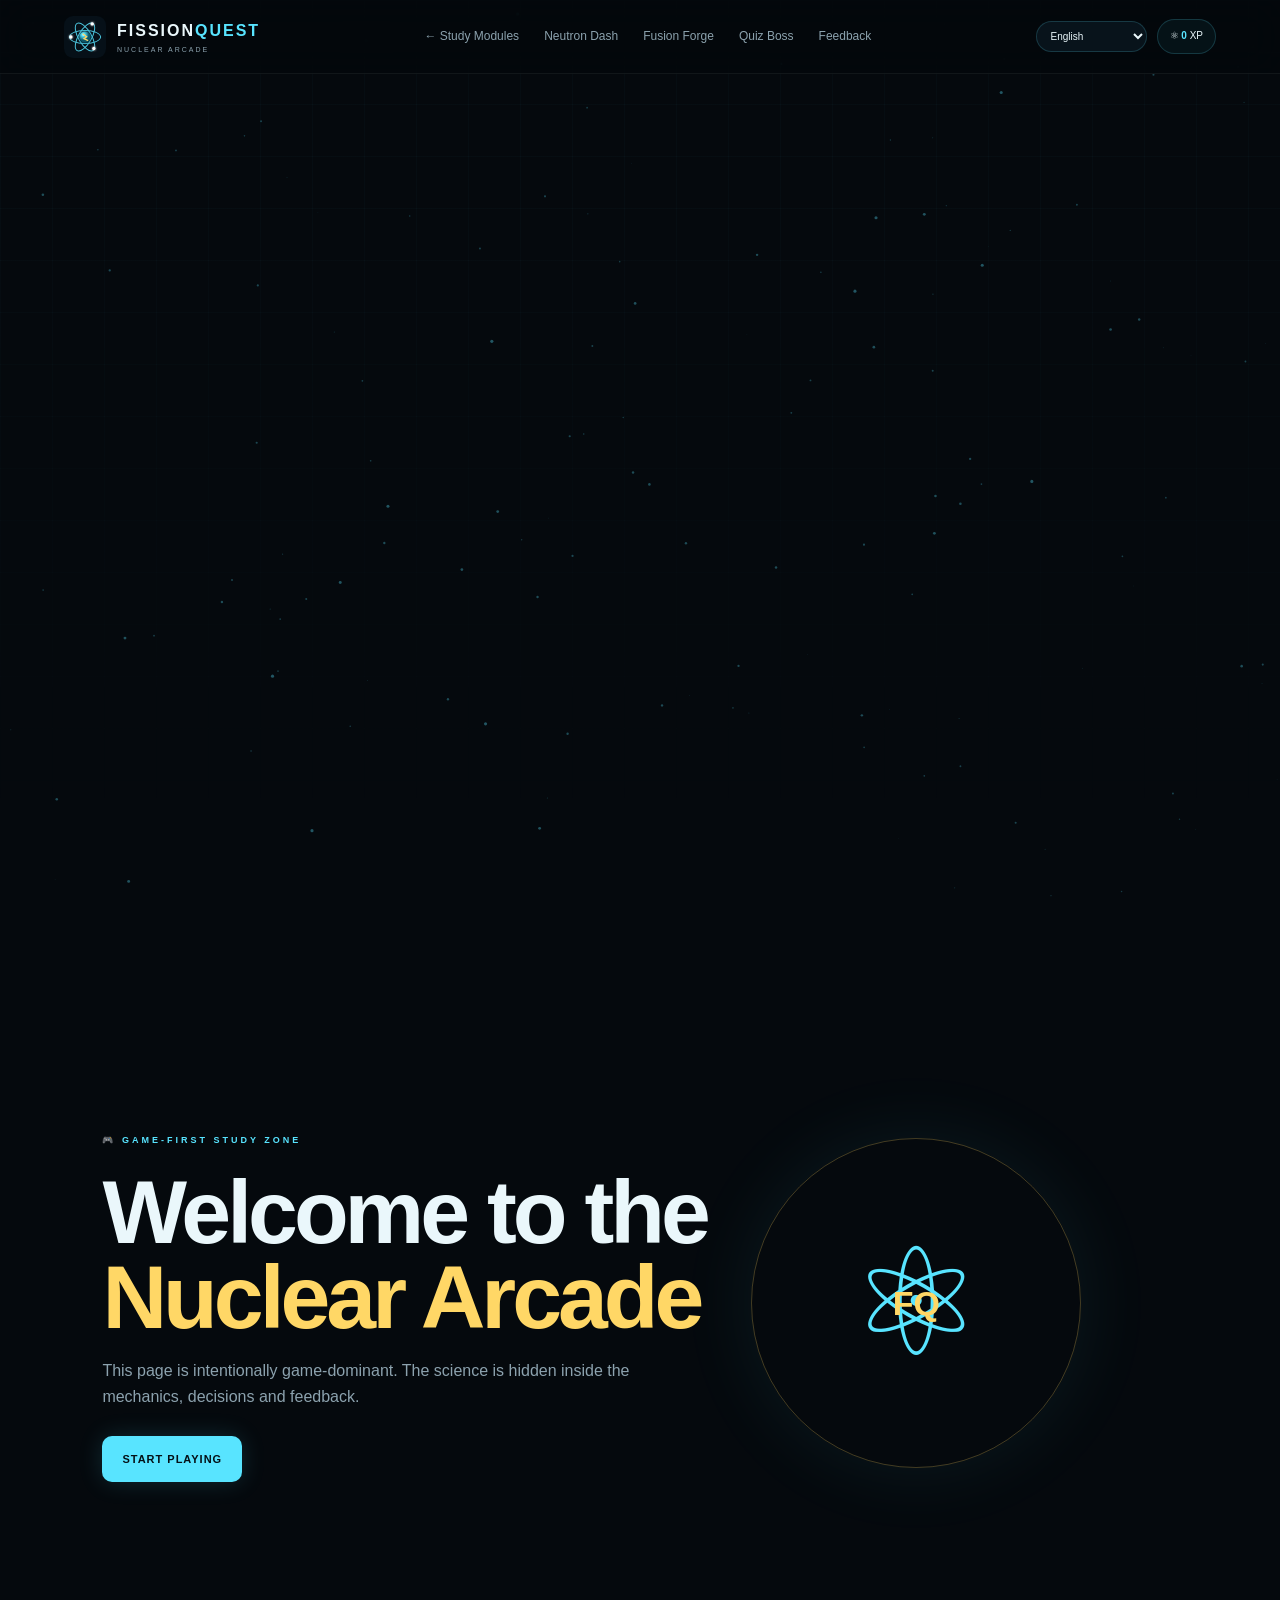
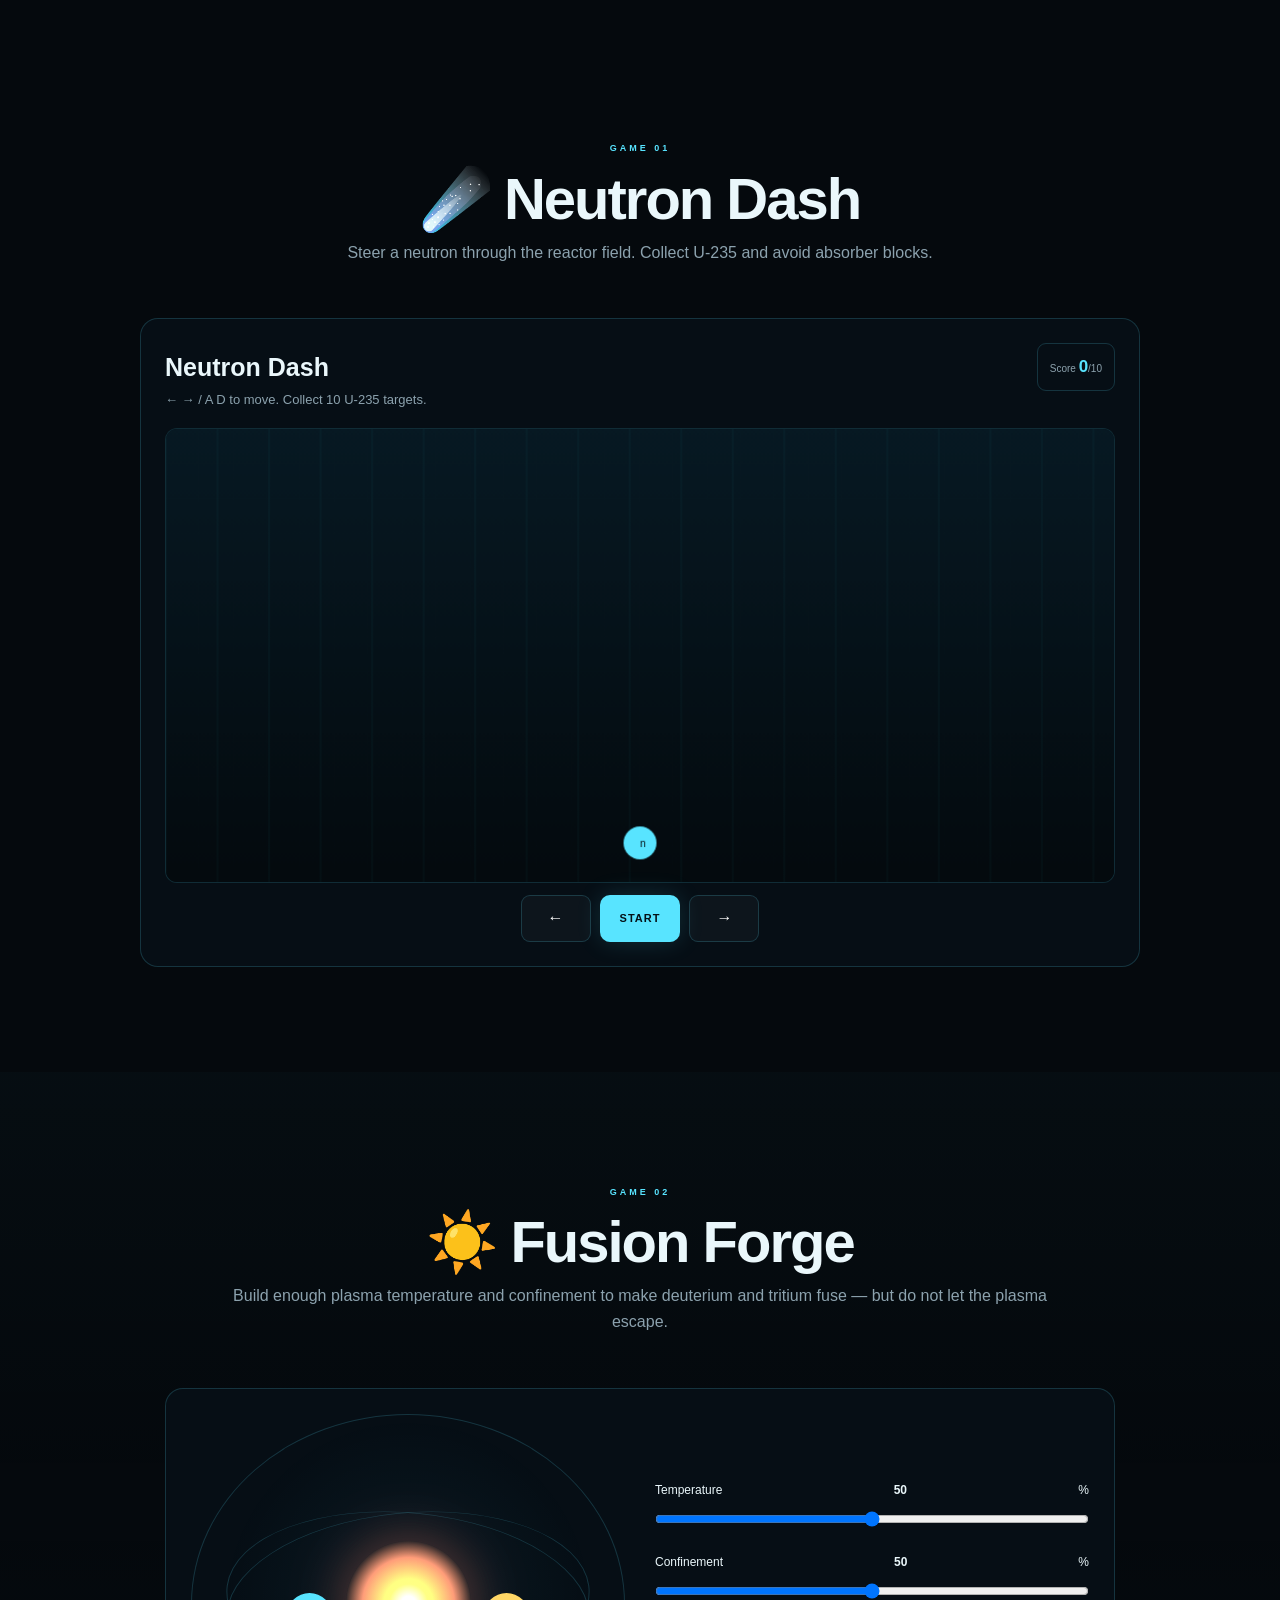
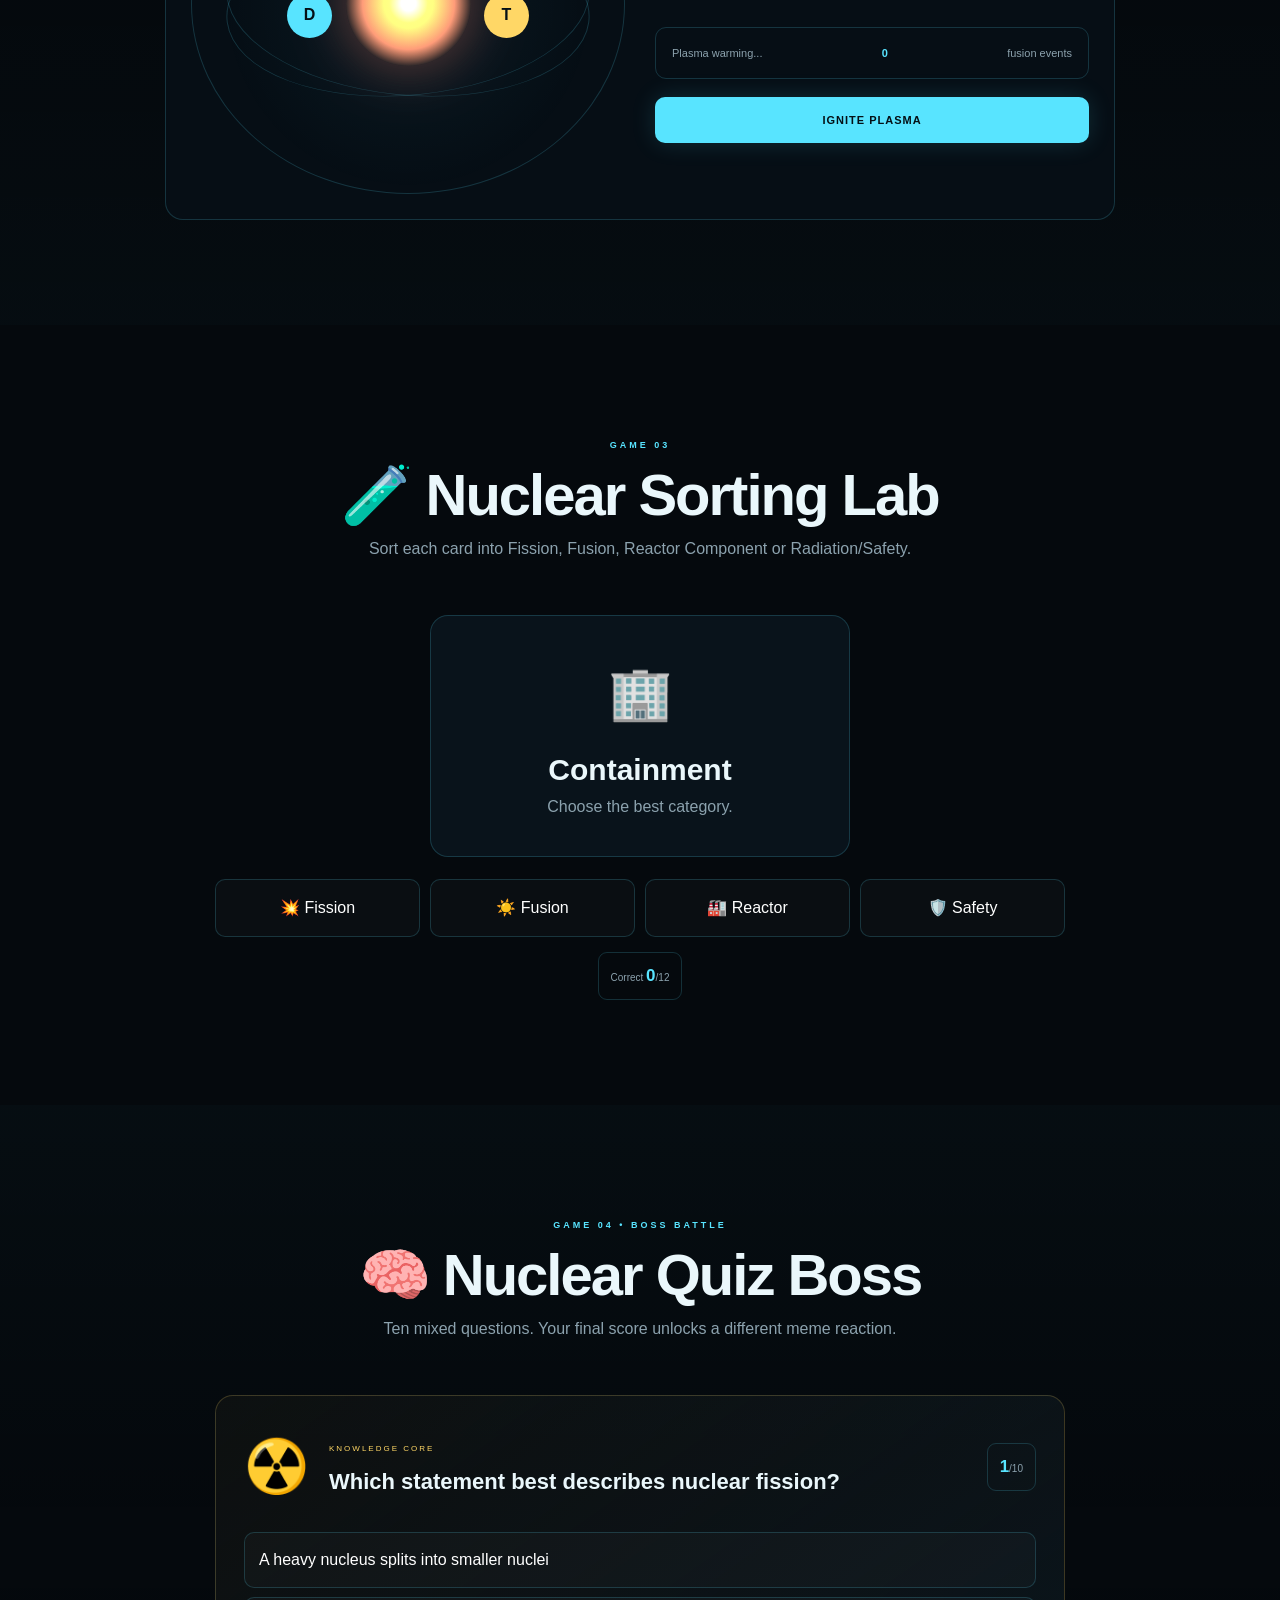
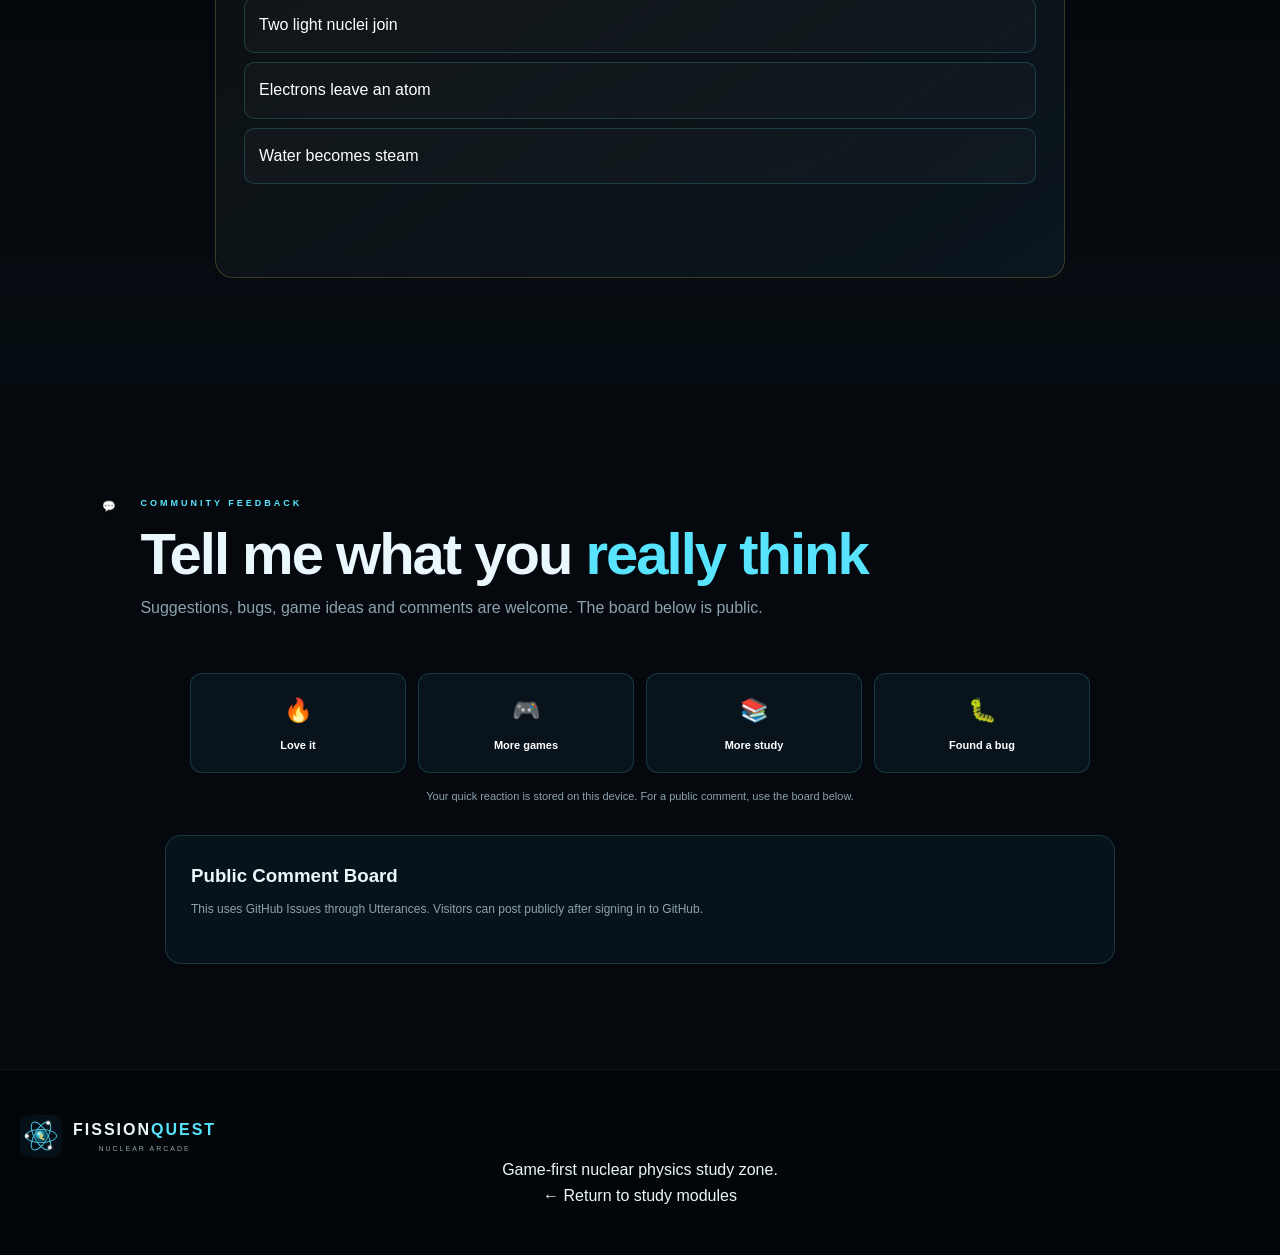
==== games.html @ 45632632 "Add files via upload" ====
<!DOCTYPE html>
<html lang="en">
<head>
<meta charset="UTF-8"><meta name="viewport" content="width=device-width,initial-scale=1.0">
<meta name="theme-color" content="#061018"><title>FissionQuest Arcade</title>
<link rel="icon" href="favicon.svg" type="image/svg+xml"><link rel="stylesheet" href="style.css">
</head>
<body data-page="games">
<canvas id="starField"></canvas><div class="grid-bg"></div>
<header class="topbar">
<a class="brand" href="index.html"><img src="favicon.svg" alt=""><div><strong>FISSION<span>QUEST</span></strong><small>NUCLEAR ARCADE</small></div></a>
<nav id="mainNav"><a href="index.html">← Study Modules</a><a href="#dash">Neutron Dash</a><a href="#fusion-zone">Fusion Forge</a><a href="#quiz">Quiz Boss</a><a href="#feedback">Feedback</a></nav>
<div class="top-actions"><select id="langSelect"><option value="en">English</option><option value="zh">中文</option><option value="ms">Bahasa Melayu</option></select><div class="xp-pill">⚛ <b id="xpTop">0</b> XP</div><button id="menuBtn" class="menu-btn">☰</button></div>
</header>

<main>
<section class="arcade-hero">
  <div class="reveal"><span class="kicker">🎮 GAME-FIRST STUDY ZONE</span><h1 data-i18n-html="arcadeTitle">Welcome to the <span>Nuclear Arcade</span></h1><p data-i18n="arcadeText">This page is intentionally game-dominant. The science is hidden inside the mechanics, decisions and feedback.</p><a class="btn primary" href="#dash" data-i18n="playNow">START PLAYING</a></div>
  <div class="arcade-logo">⚛<span>FQ</span></div>
</section>

<section class="section-shell" id="dash">
<div class="section-head center reveal"><span class="eyebrow">GAME 01</span><h2>☄️ Neutron Dash</h2><p data-i18n="dashText">Steer a neutron through the reactor field. Collect U-235 and avoid absorber blocks.</p></div>
<div class="game-panel active reveal"><div class="game-intro"><div><h3>Neutron Dash</h3><p>← → / A D to move. Collect 10 U-235 targets.</p></div><div class="scorebox">Score <b id="dashScore">0</b>/10</div></div><canvas id="dashCanvas" width="920" height="440"></canvas><div class="mobile-controls"><button id="dashLeft">←</button><button id="dashStart" class="btn primary">START</button><button id="dashRight">→</button></div></div>
</section>

<section class="section-shell alt-bg" id="fusion-zone">
<div class="section-head center reveal"><span class="eyebrow">GAME 02</span><h2>☀️ Fusion Forge</h2><p data-i18n="fusionForgeText">Build enough plasma temperature and confinement to make deuterium and tritium fuse — but do not let the plasma escape.</p></div>
<div class="fusion-game reveal">
  <div class="fusion-core"><div id="plasmaBall"></div><div class="d-ion">D</div><div class="t-ion">T</div><div id="fusionFlash">He + n</div></div>
  <div class="fusion-controls">
    <label>Temperature <b id="tempVal">50</b>%</label><input id="tempSlider" type="range" min="0" max="100" value="50">
    <label>Confinement <b id="confVal">50</b>%</label><input id="confSlider" type="range" min="0" max="100" value="50">
    <div class="fusion-status"><span id="fusionState">Plasma warming...</span><b id="fusionScore">0</b> fusion events</div>
    <button id="fusionStart" class="btn primary">IGNITE PLASMA</button>
  </div>
</div>
</section>

<section class="section-shell" id="isotope-sort">
<div class="section-head center reveal"><span class="eyebrow">GAME 03</span><h2>🧪 Nuclear Sorting Lab</h2><p>Sort each card into Fission, Fusion, Reactor Component or Radiation/Safety.</p></div>
<div class="sort-game reveal">
  <div id="sortCard" class="sort-card"><span id="sortIcon">⚛</span><h3 id="sortTerm">U-235</h3><p id="sortHint">Where does this belong?</p></div>
  <div class="sort-zones"><button data-zone="fission">💥 Fission</button><button data-zone="fusion">☀️ Fusion</button><button data-zone="reactor">🏭 Reactor</button><button data-zone="safety">🛡️ Safety</button></div>
  <div class="scorebox">Correct <b id="sortScore">0</b>/12</div>
</div>
</section>

<section class="section-shell alt-bg" id="quiz">
<div class="section-head center reveal"><span class="eyebrow">GAME 04 • BOSS BATTLE</span><h2>🧠 Nuclear Quiz Boss</h2><p data-i18n="quizBossText">Ten mixed questions. Your final score unlocks a different meme reaction.</p></div>
<div class="boss-quiz reveal">
  <div class="boss-header"><div class="boss-face">☢️</div><div><small>KNOWLEDGE CORE</small><h3 id="bossQuestion">Loading...</h3></div><div class="scorebox"><b id="bossNo">1</b>/10</div></div>
  <div id="bossChoices" class="boss-choices"></div><p id="bossExplain"></p>
</div>
</section>

<section class="section-shell" id="feedback">
<div class="section-head reveal"><span class="chapter-no">💬</span><div><span class="eyebrow">COMMUNITY FEEDBACK</span><h2 data-i18n-html="feedbackTitle">Tell me what you <span>really think</span></h2><p data-i18n="feedbackText">Suggestions, bugs, game ideas and comments are welcome. The board below is public.</p></div></div>

<div class="feedback-cards reveal">
  <button class="reaction" data-reaction="🔥">🔥 <b>Love it</b></button>
  <button class="reaction" data-reaction="🎮">🎮 <b>More games</b></button>
  <button class="reaction" data-reaction="📚">📚 <b>More study</b></button>
  <button class="reaction" data-reaction="🐛">🐛 <b>Found a bug</b></button>
</div>
<div id="reactionSummary" class="reaction-summary">Your quick reaction is stored on this device. For a public comment, use the board below.</div>

<div class="comment-board reveal">
  <h3>Public Comment Board</h3>
  <p>This uses GitHub Issues through Utterances. Visitors can post publicly after signing in to GitHub.</p>
  <script src="https://utteranc.es/client.js"
          repo="stevexuan381/stevexuan381-UEEP2074-Nuclear-Physics-NuclearFission-Assignment-by-SteveXuan"
          issue-term="pathname"
          theme="github-dark"
          crossorigin="anonymous"
          async>
  </script>
  <noscript>Enable JavaScript to view comments.</noscript>
</div>
</section>
</main>

<div id="toast" class="toast"></div>
<div id="memeModal" class="meme-modal"><div class="meme-card"><button id="memeClose">×</button><div id="memeEmoji">😎</div><small>QUIZ RESULT</small><h2 id="memeTitle">Result</h2><p id="memeText"></p><div id="memeXP"></div></div></div>
<footer><div class="brand"><img src="favicon.svg" alt=""><div><strong>FISSION<span>QUEST</span></strong><small>NUCLEAR ARCADE</small></div></div><p>Game-first nuclear physics study zone.</p><a href="index.html">← Return to study modules</a></footer>
<script src="script.js"></script><script src="games.js"></script>
</body></html>
---- style.css ----
:root{
  --bg:#05090d;--bg2:#07131b;--panel:#0b1720;--panel2:#0e1e29;--text:#eaf7fb;
  --muted:#8ca2ae;--cyan:#58e4ff;--cyan2:#1ca9c8;--green:#6fffb0;--yellow:#ffd766;
  --orange:#ff9f50;--red:#ff6363;--border:rgba(88,228,255,.18);--shadow:0 22px 70px rgba(0,0,0,.42);
  --r:18px;
}
*{box-sizing:border-box;margin:0;padding:0}
html{scroll-behavior:smooth}
body{background:var(--bg);color:var(--text);font-family:Inter,Segoe UI,Arial,sans-serif;line-height:1.65;overflow-x:hidden}
button,input{font:inherit} button{cursor:pointer} a{color:inherit;text-decoration:none}
.star-field,.grid-bg{position:fixed;inset:0;z-index:-2;pointer-events:none}
.grid-bg{z-index:-1;background-image:linear-gradient(rgba(88,228,255,.025) 1px,transparent 1px),linear-gradient(90deg,rgba(88,228,255,.025) 1px,transparent 1px);background-size:52px 52px;mask-image:linear-gradient(to bottom,#000 20%,transparent 95%)}
.boot-screen{position:fixed;inset:0;z-index:9999;background:#030608;display:flex;flex-direction:column;align-items:center;justify-content:center;transition:.55s}
.boot-screen.hide{opacity:0;visibility:hidden}.boot-screen h1{font-size:20px;letter-spacing:7px;margin-top:20px}.boot-screen p{font-size:12px;color:var(--muted);letter-spacing:2px}
.boot-mark{width:100px;height:100px;position:relative}.boot-mark span{position:absolute;inset:10px;border:1px solid rgba(88,228,255,.35);border-radius:50%;animation:spin 2s linear infinite}.boot-mark span:nth-child(2){transform:rotate(60deg) scaleY(.55);animation-duration:1.6s}.boot-mark span:nth-child(3){transform:rotate(-60deg) scaleY(.55);animation-duration:1.2s}.boot-mark span:after{content:"";width:7px;height:7px;background:var(--cyan);box-shadow:0 0 14px var(--cyan);border-radius:50%;position:absolute;left:50%;top:-4px}.boot-mark b{position:absolute;inset:0;display:grid;place-items:center;font-size:34px;color:var(--cyan)}
.topbar{height:74px;position:fixed;inset:0 0 auto 0;z-index:1000;background:rgba(3,8,12,.8);backdrop-filter:blur(18px);border-bottom:1px solid rgba(255,255,255,.06);display:flex;align-items:center;justify-content:space-between;padding:0 clamp(18px,5vw,75px)}
.brand{display:flex;align-items:center;gap:11px}.brand img{width:42px;height:42px}.brand strong{display:block;font-size:16px;letter-spacing:2px}.brand strong span{color:var(--cyan)}.brand small{display:block;font-size:7px;color:var(--muted);letter-spacing:2px}
.topbar nav{display:flex;gap:25px}.topbar nav a{font-size:12px;color:var(--muted);transition:.2s}.topbar nav a:hover{color:var(--cyan)}
.top-actions{display:flex;align-items:center;gap:10px}.chip,.xp-pill{border:1px solid var(--border);background:rgba(88,228,255,.05);color:var(--text);border-radius:999px;padding:8px 12px;font-size:10px}.xp-pill b{color:var(--cyan)}
.menu-btn{display:none;background:none;border:0;color:#fff;font-size:22px}
.hero{max-width:1500px;margin:auto;min-height:100vh;display:grid;grid-template-columns:1.08fr .92fr;align-items:center;gap:35px;padding:130px clamp(22px,8vw,120px) 70px}
.kicker,.eyebrow{font-size:9px;letter-spacing:3px;font-weight:800;color:var(--cyan)}.kicker i{display:inline-block;width:7px;height:7px;background:var(--green);border-radius:50%;box-shadow:0 0 12px var(--green);margin-right:7px}
.hero h1{font-size:clamp(48px,7vw,94px);line-height:.96;letter-spacing:-5px;margin-top:22px}.hero h1 span,.section-head h2 span{color:var(--cyan)}.hero-copy>p{max-width:680px;color:var(--muted);font-size:17px;margin-top:24px}
.hero-buttons{display:flex;gap:12px;flex-wrap:wrap;margin-top:32px}.btn{display:inline-flex;align-items:center;justify-content:center;border-radius:10px;padding:13px 19px;font-weight:800;font-size:11px;letter-spacing:1px;border:1px solid transparent}
.btn.primary{background:var(--cyan);color:#041016;box-shadow:0 0 24px rgba(88,228,255,.15)}.btn.ghost{border-color:var(--border);background:rgba(255,255,255,.025)}
.hero-stats{display:flex;gap:45px;margin-top:48px}.hero-stats div{display:flex;flex-direction:column}.hero-stats b{font-size:27px;color:var(--cyan)}.hero-stats span{font-size:9px;color:var(--muted);letter-spacing:1px}
.hero-reactor{height:520px;position:relative;display:grid;place-items:center}.atom-orbit{width:390px;height:390px;position:absolute;border:1px solid rgba(88,228,255,.22);border-radius:50%;animation:spin 15s linear infinite}.atom-orbit.o2{transform:rotate(60deg) scaleY(.55);animation-duration:11s}.atom-orbit.o3{transform:rotate(-60deg) scaleY(.55);animation-duration:9s}.atom-orbit i{width:10px;height:10px;border-radius:50%;background:#fff;box-shadow:0 0 18px var(--cyan);position:absolute;left:50%;top:-5px}
.hero-nucleus{width:145px;height:145px;border:1px solid rgba(88,228,255,.4);border-radius:50%;display:grid;grid-template-columns:repeat(3,1fr);gap:2px;padding:27px;background:radial-gradient(circle,rgba(88,228,255,.12),rgba(255,255,255,.02));box-shadow:0 0 65px rgba(88,228,255,.14);z-index:2;animation:pulseN 2.8s ease-in-out infinite}.hero-nucleus span{width:28px;height:28px;border-radius:50%;display:grid;place-items:center;font-size:10px;font-weight:800}.hero-nucleus .p{background:radial-gradient(circle at 30% 30%,#fff,#ff6969 35%,#7a2323)}.hero-nucleus .n{background:radial-gradient(circle at 30% 30%,#fff,#8ca3af 35%,#344650)}
.scan-ring{position:absolute;width:230px;height:230px;border-radius:50%;border:1px dashed rgba(111,255,176,.22);animation:spin 8s linear infinite}.hero-readout{position:absolute;right:5%;bottom:35px;border:1px solid var(--border);background:rgba(4,10,14,.76);backdrop-filter:blur(12px);padding:14px 18px;border-radius:12px;text-align:center}.hero-readout small,.hero-readout span{display:block;color:var(--muted);font-size:8px;letter-spacing:2px}.hero-readout b{font-size:22px;color:var(--yellow)}
.section-shell{padding:105px clamp(20px,8vw,120px);position:relative}.alt-bg{background:linear-gradient(180deg,rgba(88,228,255,.025),rgba(0,0,0,0),rgba(88,228,255,.018))}.danger-bg{background:radial-gradient(circle at 70% 20%,rgba(255,99,99,.06),transparent 30%)}.future-bg{background:radial-gradient(circle at 20% 50%,rgba(111,255,176,.05),transparent 30%)}.arcade-bg{background:linear-gradient(180deg,rgba(255,215,102,.025),rgba(88,228,255,.025))}
.section-head{max-width:850px;display:flex;gap:22px;margin-bottom:52px}.section-head.center{display:block;text-align:center;margin:0 auto 52px}.chapter-no{color:var(--cyan);font-size:11px;letter-spacing:2px;padding-top:9px}.section-head h2{font-size:clamp(34px,5vw,58px);line-height:1.02;letter-spacing:-2px;margin-top:9px}.section-head p{color:var(--muted);margin-top:12px}
.mission-track{max-width:1200px;margin:auto;display:grid;grid-template-columns:repeat(5,1fr);gap:12px}.mission-track a{border:1px solid var(--border);background:linear-gradient(160deg,rgba(14,30,41,.88),rgba(5,10,15,.92));padding:22px;border-radius:14px;min-height:145px;transition:.25s}.mission-track a:hover{transform:translateY(-5px);border-color:rgba(88,228,255,.45)}.mission-track b{color:var(--cyan);font-size:11px}.mission-track span{display:block;font-size:16px;font-weight:800;margin-top:22px}.mission-track em{font-style:normal;color:var(--muted);font-size:9px;letter-spacing:1px}
.timeline{max-width:1050px;margin:auto;border-left:2px solid rgba(88,228,255,.26);padding-left:33px}.timeline-item{display:grid;grid-template-columns:125px 1fr;gap:20px;margin-bottom:26px;position:relative}.timeline-item:before{content:"";position:absolute;left:-41px;top:10px;width:14px;height:14px;background:var(--bg);border:2px solid var(--cyan);border-radius:50%;box-shadow:0 0 15px rgba(88,228,255,.3)}.timeline-item.hot:before{background:var(--yellow);border-color:var(--yellow)}.timeline-item time{color:var(--cyan);font-weight:900;letter-spacing:1px}.timeline-item>div{border:1px solid var(--border);background:rgba(11,23,32,.8);padding:24px;border-radius:14px}.timeline-item h3{font-size:19px}.timeline-item p{color:var(--muted);margin-top:7px;font-size:14px}.fact-btn{margin-top:13px;border:1px solid rgba(255,215,102,.25);background:rgba(255,215,102,.05);color:var(--yellow);border-radius:8px;padding:8px 11px;font-size:10px}
.meme-panel{max-width:900px;margin:45px auto 0;border:1px solid rgba(255,215,102,.2);background:linear-gradient(130deg,rgba(255,215,102,.06),rgba(11,23,32,.8));border-radius:16px;padding:22px;display:flex;align-items:center;gap:22px}.meme-face{font-size:54px}.meme-panel small{color:var(--yellow);font-size:8px;letter-spacing:2px}.meme-panel h3{font-size:21px;margin-top:4px}.meme-panel p{color:var(--muted)}
.concept-grid{display:grid;grid-template-columns:repeat(4,1fr);gap:14px;max-width:1250px;margin:auto}.concept-card{border:1px solid var(--border);background:rgba(11,23,32,.78);padding:25px;border-radius:15px}.concept-card>span{font-size:28px}.concept-card h3{margin-top:14px}.concept-card p{color:var(--muted);font-size:13px;margin-top:8px}
.fission-lab{max-width:1100px;margin:45px auto 0;border:1px solid var(--border);background:rgba(7,16,23,.9);border-radius:18px;overflow:hidden}.lab-title{padding:22px 25px;border-bottom:1px solid rgba(255,255,255,.05)}.lab-title span{font-size:8px;color:var(--cyan);letter-spacing:2px}.lab-title h3{font-size:21px}.fission-stage{height:430px;position:relative;overflow:hidden;background:radial-gradient(circle at center,rgba(88,228,255,.08),transparent 42%),radial-gradient(circle,rgba(88,228,255,.22) 1px,transparent 1px);background-size:auto,30px 30px}
.incoming-neutron,.out-n{width:28px;height:28px;border-radius:50%;display:grid;place-items:center;background:radial-gradient(circle at 30% 30%,#fff,#8da4b0 35%,#33434b);color:white;font-size:11px;font-weight:800;box-shadow:0 0 15px var(--cyan);position:absolute}.incoming-neutron{left:35px;top:50%;transform:translateY(-50%)}.u235{position:absolute;left:50%;top:50%;transform:translate(-50%,-50%);width:120px;height:120px;border-radius:50%;display:grid;place-items:center;background:radial-gradient(circle,#ee7474,#7d2525 58%,#351010);font-size:36px;font-weight:900;box-shadow:0 0 45px rgba(255,99,99,.35);z-index:2}.u235 small{position:absolute;left:25px;top:20px;font-size:11px}
.frag{position:absolute;left:50%;top:50%;transform:translate(-50%,-50%);width:68px;height:68px;border-radius:50%;display:grid;place-items:center;background:radial-gradient(circle,#ffd066,#b35e20);font-weight:900;opacity:0}.out-n{left:50%;top:50%;opacity:0}.energy-burst{position:absolute;left:50%;top:50%;width:20px;height:20px;border-radius:50%;transform:translate(-50%,-50%);background:var(--yellow);opacity:0}
.fission-stage.run .incoming-neutron{animation:shoot .75s ease-in forwards}.fission-stage.run .u235{animation:hit 1.05s ease forwards}.fission-stage.run .frag-a{animation:fragA 1.3s .72s ease-out forwards}.fission-stage.run .frag-b{animation:fragB 1.3s .72s ease-out forwards}.fission-stage.run .out1{animation:n1 1.3s .72s ease-out forwards}.fission-stage.run .out2{animation:n2 1.3s .72s ease-out forwards}.fission-stage.run .out3{animation:n3 1.3s .72s ease-out forwards}.fission-stage.run .energy-burst{animation:burst .8s .55s ease-out forwards}.lab-controls{display:flex;align-items:center;gap:18px;padding:18px 24px}.lab-controls span{color:var(--green);font-size:10px;letter-spacing:1px}.tiny-note{display:block;color:rgba(140,162,174,.7);font-size:9px}.fission-lab>.tiny-note{padding:0 24px 20px}
.binding-card{max-width:1100px;margin:30px auto;display:grid;grid-template-columns:1fr 1fr;gap:20px;border:1px solid var(--border);background:rgba(11,23,32,.72);border-radius:16px;padding:28px}.binding-card h3{font-size:24px;margin:6px 0 10px}.binding-card p{color:var(--muted);font-size:14px}.binding-visual svg{width:100%;height:auto}.binding-visual line{stroke:rgba(255,255,255,.24);stroke-width:2}.binding-visual path{fill:none;stroke:var(--cyan);stroke-width:4}.binding-visual circle{fill:var(--yellow)}.binding-visual text{fill:var(--muted);font-size:12px}
.criticality-grid{max-width:1100px;margin:auto;display:grid;grid-template-columns:repeat(3,1fr);gap:12px}.criticality-grid article{border:1px solid var(--border);padding:24px;border-radius:14px;background:rgba(11,23,32,.7)}.criticality-grid article.critical{border-color:rgba(111,255,176,.4);box-shadow:inset 0 0 30px rgba(111,255,176,.03)}.criticality-grid b{color:var(--cyan)}.criticality-grid h3{margin-top:7px}.criticality-grid p{font-size:13px;color:var(--muted)}
.energy-chain{max-width:1050px;margin:0 auto 40px;display:flex;align-items:center;justify-content:center;gap:16px;flex-wrap:wrap}.energy-chain div{min-width:120px;padding:18px;border:1px solid var(--border);background:rgba(11,23,32,.75);border-radius:14px;text-align:center;font-size:27px}.energy-chain b{display:block;font-size:11px;margin-top:4px}.energy-chain i{font-style:normal;color:var(--cyan);font-size:22px}
.reactor-explorer{max-width:1150px;margin:auto;display:grid;grid-template-columns:1fr 1fr;gap:45px;align-items:center}.reactor-diagram{text-align:center}.containment-shell{width:340px;height:430px;margin:auto;border:2px solid rgba(88,228,255,.38);border-radius:50% 50% 22% 22%;padding:35px;background:linear-gradient(90deg,rgba(255,255,255,.02),rgba(88,228,255,.05),rgba(255,255,255,.02));box-shadow:0 0 45px rgba(88,228,255,.06)}.pressure-vessel{height:100%;position:relative;border:1px solid rgba(88,228,255,.28);border-radius:40% 40% 20% 20%;overflow:hidden;background:#0b1d28}.water-zone{position:absolute;inset:30% 0 0;background:linear-gradient(rgba(88,228,255,.07),rgba(88,228,255,.18))}.fuel-bank{position:absolute;left:23%;right:23%;bottom:12%;height:48%;display:grid;grid-template-columns:repeat(3,1fr);gap:8px}.fuel-bank i{background:linear-gradient(#ffc069,#a85520);border-radius:8px;box-shadow:0 0 10px rgba(255,159,80,.25)}.control-bank{position:absolute;left:27%;right:27%;top:0;height:55%;display:grid;grid-template-columns:repeat(4,1fr);gap:8px;z-index:2}.control-bank i{background:linear-gradient(#a9bbc4,#39464c);border-radius:0 0 7px 7px}.core-glow{position:absolute;left:50%;bottom:26%;width:180px;height:70px;transform:translateX(-50%);background:radial-gradient(ellipse,rgba(255,99,99,.18),transparent 65%);filter:blur(10px)}.reactor-diagram small{font-size:8px;color:var(--muted);letter-spacing:2px}
.component-tabs{display:flex;flex-direction:column;gap:9px}.component-tabs>button{border:1px solid var(--border);background:rgba(11,23,32,.72);color:var(--text);border-radius:10px;padding:14px;text-align:left;transition:.2s}.component-tabs>button:hover{transform:translateX(5px);border-color:var(--cyan)}.component-info{border:1px solid var(--border);background:rgba(88,228,255,.03);padding:23px;border-radius:14px;margin-top:8px}.component-info h3{font-size:22px;margin:4px 0 7px}.component-info p{font-size:13px;color:var(--muted)}
.pwr-bwr{max-width:1100px;margin:45px auto 0;display:grid;grid-template-columns:1fr 1fr;gap:15px}.pwr-bwr article{border:1px solid var(--border);padding:27px;border-radius:15px;background:rgba(11,23,32,.7)}.pwr-bwr span{color:var(--cyan);font-weight:900}.pwr-bwr h3{margin-top:6px}.pwr-bwr p{color:var(--muted);font-size:13px;margin-top:9px}
.case-grid{display:grid;grid-template-columns:1fr 1fr;gap:18px;max-width:1200px;margin:auto}.case-card{border:1px solid rgba(255,99,99,.18);background:rgba(14,20,26,.86);border-radius:18px;padding:27px}.case-card header{display:flex;justify-content:space-between;font-size:9px;color:var(--red);letter-spacing:1px}.case-card header b{color:#fff}.case-visual{height:210px;margin:20px 0;border:1px solid rgba(255,255,255,.06);border-radius:13px;display:grid;place-items:center;position:relative;overflow:hidden;background:radial-gradient(circle,rgba(255,99,99,.08),transparent 55%)}.rbmk-core{width:180px;height:160px;border:1px solid rgba(255,255,255,.18);position:relative;display:flex;gap:10px;align-items:end;justify-content:center;padding:15px}.rbmk-core span{position:absolute;top:15px;color:var(--yellow);font-size:11px}.rbmk-core i{width:23px;height:95px;background:linear-gradient(#ff8d59,#6a2718);animation:heatPulse 1.5s infinite alternate}.fukushima .plant{font-size:70px}.fukushima .wave{position:absolute;left:30px;bottom:20px;font-size:56px}.fukushima .power-off{position:absolute;right:25px;top:25px;font-size:28px;color:var(--red)}.case-card h3{font-size:21px}.case-card>p{font-size:13px;color:var(--muted);margin-top:10px}.feedback-loop{margin:17px 0;padding:12px;border:1px solid rgba(255,215,102,.16);background:rgba(255,215,102,.04);border-radius:10px;display:flex;align-items:center;justify-content:center;gap:8px;flex-wrap:wrap;font-size:10px}.feedback-loop i{font-style:normal;color:var(--yellow)}.case-lesson strong{color:var(--yellow)}
.safety-note{max-width:1000px;margin:25px auto 0;border:1px solid rgba(111,255,176,.18);background:rgba(111,255,176,.035);padding:22px;border-radius:15px;display:flex;gap:18px;align-items:center}.safety-note>span{font-size:38px}.safety-note p{color:var(--muted);font-size:13px}
.future-cards{display:grid;grid-template-columns:repeat(4,1fr);gap:14px;max-width:1200px;margin:auto}.future-cards article{border:1px solid var(--border);background:rgba(11,23,32,.75);padding:24px;border-radius:15px}.future-cards b{font-size:20px;color:var(--cyan)}.future-cards h3{margin-top:10px}.future-cards p{color:var(--muted);font-size:13px;margin-top:7px}
.game-tabs{max-width:1000px;margin:0 auto 20px;display:flex;gap:8px;flex-wrap:wrap}.game-tab{flex:1;min-width:150px;border:1px solid var(--border);background:rgba(11,23,32,.7);color:var(--muted);padding:12px;border-radius:10px;font-size:11px;font-weight:800}.game-tab.active{background:var(--cyan);color:#041016}
.game-panel{display:none;max-width:1000px;margin:auto;border:1px solid var(--border);background:rgba(7,16,23,.9);border-radius:18px;padding:24px}.game-panel.active{display:block}.game-intro{display:flex;justify-content:space-between;gap:20px;align-items:start;margin-bottom:18px}.game-intro h3{font-size:25px;margin-top:4px}.game-intro p{color:var(--muted);font-size:13px;max-width:620px}.scorebox{border:1px solid var(--border);padding:9px 12px;border-radius:9px;white-space:nowrap;color:var(--muted);font-size:10px}.scorebox b{color:var(--cyan);font-size:17px}
#dashCanvas{width:100%;height:auto;border:1px solid rgba(88,228,255,.12);border-radius:12px;background:#06121a;display:block}.game-help{text-align:center;color:var(--muted);font-size:9px;margin-top:10px}.mobile-controls{display:flex;justify-content:center;gap:9px;margin-top:12px}.mobile-controls>button:not(.btn){min-width:70px;border:1px solid var(--border);background:rgba(255,255,255,.03);color:#fff;border-radius:9px}
.control-room{display:grid;grid-template-columns:1.15fr .85fr;gap:30px;align-items:center}.meter-labels{display:flex;justify-content:space-between;font-size:8px;color:var(--muted)}.meter-track{height:28px;margin-top:8px;background:linear-gradient(90deg,#2a80ba,#2a80ba 38%,#247b4e 38%,#247b4e 62%,#a43e3e 62%);border-radius:999px;position:relative}.critical-zone{position:absolute;left:44%;right:44%;inset-block:0;border-left:2px solid #fff;border-right:2px solid #fff;opacity:.65}#meterNeedle{position:absolute;width:5px;height:44px;background:#fff;top:-8px;left:50%;border-radius:4px;box-shadow:0 0 12px #fff;transition:left .18s}.k-readout{text-align:center;margin-top:22px;font-size:18px}.k-readout b{font-size:34px;color:var(--cyan)}
.rod-console label{display:flex;justify-content:space-between;font-size:12px}.rod-console input{width:100%;margin:15px 0}.rod-visual{height:180px;border:1px solid var(--border);border-radius:12px;position:relative;overflow:hidden;background:linear-gradient(#08131a,#0f2531)}#rodGraphic{width:70px;height:120px;position:absolute;left:50%;top:-40px;transform:translateX(-50%);background:linear-gradient(#bac8cf,#41515a);border-radius:0 0 9px 9px;transition:top .15s}.mini-core{position:absolute;left:50%;bottom:12px;transform:translateX(-50%);width:150px;height:70px;border-radius:50%;display:grid;place-items:center;color:#ffb16f;background:radial-gradient(ellipse,rgba(255,99,99,.28),rgba(255,99,99,.04));border:1px solid rgba(255,99,99,.2)}
.build-game{display:grid;grid-template-columns:.8fr 1.2fr;gap:24px;align-items:center}.parts-bin{display:flex;flex-direction:column;gap:9px}.draggable-part{border:1px solid var(--border);background:rgba(88,228,255,.035);padding:13px;border-radius:9px;cursor:grab}.draggable-part.placed{opacity:.35;pointer-events:none}.reactor-drop-map{height:430px;border:1px solid var(--border);border-radius:18px;position:relative;background:radial-gradient(circle,rgba(88,228,255,.05),transparent 55%)}.drop-zone{position:absolute;border:1px dashed rgba(88,228,255,.35);display:grid;place-items:center;text-align:center;color:rgba(140,162,174,.65);font-size:9px;border-radius:14px}.drop-zone.over{background:rgba(88,228,255,.08);border-color:var(--cyan)}.drop-zone.correct{background:rgba(111,255,176,.08);border-color:var(--green);color:var(--green)}.drop-zone.outer{inset:25px}.coolant-zone{inset:70px}.moderator-zone{inset:115px}.fuel-zone{left:40%;right:40%;top:150px;bottom:70px}.control-zone{left:42%;right:42%;top:45px;height:170px}.game-feedback{text-align:center;color:var(--muted);margin-top:15px;font-size:12px}
.quiz-box{max-width:760px;margin:auto}.quiz-box>h3{font-size:25px;margin:15px 0}.quiz-box #quizChoices{display:grid;gap:9px}.quiz-box button{border:1px solid var(--border);background:rgba(255,255,255,.025);color:#fff;text-align:left;padding:14px;border-radius:10px}.quiz-box button:hover{border-color:var(--cyan)}#quizExplanation{min-height:50px;color:var(--muted);font-size:12px;margin-top:15px}
.video-grid{display:grid;grid-template-columns:1fr 1fr;gap:18px;max-width:1150px;margin:auto}.video-card{border:1px solid var(--border);background:rgba(11,23,32,.75);padding:18px;border-radius:16px}.video-frame{aspect-ratio:16/9;border-radius:11px;overflow:hidden;background:#000}.video-frame iframe{width:100%;height:100%;border:0}.video-card>span{display:inline-block;margin-top:15px;color:var(--cyan);font-size:8px;letter-spacing:2px}.video-card h3{margin-top:5px}.video-card p{color:var(--muted);font-size:12px;margin-top:6px}
.tutor-bg{background:radial-gradient(circle at 15% 40%,rgba(88,228,255,.05),transparent 30%)}.tutor-wrap{max-width:1050px;margin:auto;display:grid;grid-template-columns:270px 1fr;border:1px solid var(--border);background:rgba(7,16,23,.9);border-radius:18px;overflow:hidden}.tutor-sidebar{padding:24px;border-right:1px solid rgba(255,255,255,.06)}.bot-avatar{width:70px;height:70px;display:grid;place-items:center;border-radius:50%;background:rgba(88,228,255,.08);border:1px solid var(--border);font-size:30px;box-shadow:0 0 30px rgba(88,228,255,.08)}.tutor-sidebar h3{margin-top:13px}.tutor-sidebar>p{color:var(--muted);font-size:11px;margin-bottom:16px}.suggestion{width:100%;border:1px solid var(--border);background:rgba(255,255,255,.02);color:var(--muted);padding:9px;border-radius:8px;text-align:left;font-size:10px;margin-top:7px}.chat{display:flex;flex-direction:column;min-height:500px}.chat-log{flex:1;padding:24px;overflow-y:auto;max-height:520px}.msg{max-width:82%;padding:12px 14px;border-radius:12px;margin-bottom:12px;font-size:12px}.msg b{display:block;font-size:9px;letter-spacing:1px;margin-bottom:4px}.msg.bot{background:rgba(88,228,255,.055);border:1px solid var(--border)}.msg.user{margin-left:auto;background:rgba(255,255,255,.055);border:1px solid rgba(255,255,255,.1)}.msg p{color:#c6d6de}.chat-input{display:flex;gap:8px;padding:14px;border-top:1px solid rgba(255,255,255,.06)}.chat-input input{flex:1;background:#071219;border:1px solid var(--border);color:#fff;border-radius:9px;padding:12px}.chat>.tiny-note{padding:0 14px 14px}
.references{padding-top:70px}.ref-grid{display:grid;grid-template-columns:repeat(3,1fr);gap:12px;max-width:1150px;margin:auto}.ref-grid a{border:1px solid var(--border);background:rgba(11,23,32,.68);padding:18px;border-radius:12px;display:flex;gap:12px;align-items:center}.ref-grid b{color:var(--cyan)}.ref-grid span{font-size:11px;color:var(--muted)}
.toast{position:fixed;left:50%;bottom:28px;transform:translate(-50%,20px);opacity:0;z-index:3000;border:1px solid var(--border);background:#0a151d;color:var(--cyan);padding:12px 18px;border-radius:10px;font-size:10px;font-weight:800;letter-spacing:1px;transition:.25s}.toast.show{opacity:1;transform:translate(-50%,0)}
.meme-modal{position:fixed;inset:0;z-index:5000;display:grid;place-items:center;background:rgba(0,0,0,.74);backdrop-filter:blur(8px);opacity:0;visibility:hidden;transition:.2s}.meme-modal.show{opacity:1;visibility:visible}.meme-card{width:min(430px,90vw);text-align:center;border:1px solid rgba(255,215,102,.25);background:linear-gradient(150deg,#101b23,#0a1117);padding:30px;border-radius:20px;position:relative;box-shadow:var(--shadow)}.meme-card>button{position:absolute;right:15px;top:10px;border:0;background:none;color:var(--muted);font-size:25px}.meme-emoji{font-size:70px}.meme-card small{display:block;color:var(--yellow);font-size:8px;letter-spacing:2px}.meme-card h2{margin-top:5px}.meme-card p{color:var(--muted);margin-top:8px}#memeXP{display:inline-block;margin-top:14px;padding:7px 10px;border:1px solid var(--border);color:var(--cyan);border-radius:999px;font-size:11px}
footer{text-align:center;padding:45px 20px;border-top:1px solid rgba(255,255,255,.06);background:#030609}.footer-brand{display:inline-flex;text-align:left}.footer-brand+ p{color:var(--muted);font-size:11px;margin-top:15px}
.reveal{opacity:0;transform:translateY(24px);transition:opacity .65s ease,transform .65s ease}.reveal.visible{opacity:1;transform:none}
@keyframes spin{to{transform:rotate(360deg)}}@keyframes pulseN{50%{transform:scale(1.05)}}@keyframes shoot{to{left:calc(50% - 15px)}}@keyframes hit{45%{transform:translate(-50%,-50%) scale(1.25);filter:brightness(2)}70%,100%{transform:translate(-50%,-50%) scale(.6);opacity:0}}@keyframes fragA{to{opacity:1;transform:translate(-220px,-70px)}}@keyframes fragB{to{opacity:1;transform:translate(150px,20px)}}@keyframes n1{to{opacity:1;transform:translate(-160px,-145px)}}@keyframes n2{to{opacity:1;transform:translate(170px,-120px)}}@keyframes n3{to{opacity:1;transform:translate(145px,120px)}}@keyframes burst{20%{opacity:1}100%{opacity:0;transform:translate(-50%,-50%) scale(16)}}@keyframes heatPulse{to{filter:brightness(1.5);box-shadow:0 0 18px rgba(255,99,99,.3)}}
@media(max-width:1100px){.topbar nav{display:none}.topbar nav.open{position:absolute;top:74px;left:0;right:0;display:flex;flex-direction:column;background:rgba(3,8,12,.97);padding:22px;border-bottom:1px solid var(--border)}.menu-btn{display:block}.hero{grid-template-columns:1fr;text-align:center}.hero-copy{display:flex;flex-direction:column;align-items:center}.hero-reactor{height:430px}.mission-track{grid-template-columns:repeat(3,1fr)}.concept-grid,.future-cards{grid-template-columns:repeat(2,1fr)}.ref-grid{grid-template-columns:repeat(2,1fr)}}
@media(max-width:800px){.chip{display:none}.hero h1{letter-spacing:-3px}.hero-reactor{height:380px}.atom-orbit{width:300px;height:300px}.mission-track,.concept-grid,.criticality-grid,.pwr-bwr,.case-grid,.future-cards,.video-grid,.reactor-explorer,.binding-card,.control-room,.build-game,.tutor-wrap{grid-template-columns:1fr}.timeline-item{grid-template-columns:1fr}.reactor-explorer{gap:25px}.tutor-sidebar{border-right:0;border-bottom:1px solid rgba(255,255,255,.06)}.ref-grid{grid-template-columns:1fr}.containment-shell{width:300px}.game-intro{flex-direction:column}.hero-stats{justify-content:center}.section-head{display:block}.chapter-no{display:block;margin-bottom:6px}}
@media(max-width:520px){.section-shell{padding:80px 17px}.hero{padding:110px 17px 55px}.hero h1{font-size:47px}.hero-stats{gap:22px}.mission-track{grid-template-columns:1fr}.atom-orbit{width:250px;height:250px}.hero-nucleus{width:120px;height:120px;padding:21px}.hero-nucleus span{width:24px;height:24px}.meme-panel{align-items:flex-start}.meme-face{font-size:42px}.fission-stage{height:330px}.containment-shell{width:260px;height:380px}.case-card{padding:20px}.game-panel{padding:16px}.parts-bin{display:grid;grid-template-columns:1fr 1fr}.reactor-drop-map{height:370px}.chat{min-height:430px}.chat-input{flex-direction:column}.hero-readout{display:none}}


/* ===== FISSIONQUEST V4 ADDITIONS ===== */
#langSelect{background:#08131b;color:var(--text);border:1px solid var(--border);border-radius:999px;padding:8px 10px;font-size:10px}
.arcade-link{color:var(--yellow)!important}.study-block{max-width:1050px;margin:0 auto 28px;border-left:3px solid var(--cyan);padding:20px 24px;background:rgba(88,228,255,.035);border-radius:0 12px 12px 0}.study-block p,.study-grid p{color:var(--muted);font-size:14px}
.study-grid{display:grid;grid-template-columns:repeat(2,1fr);gap:14px;max-width:1100px;margin:30px auto 0}.study-grid article{border:1px solid var(--border);background:rgba(11,23,32,.72);padding:22px;border-radius:14px}.study-grid h3{font-size:18px;margin-bottom:8px}
.exam-tip{margin-top:12px;padding:11px;border:1px solid rgba(255,215,102,.18);background:rgba(255,215,102,.04);border-radius:8px;color:#c9d7dd;font-size:11px}.exam-tip b{color:var(--yellow)}
.equation-panel{max-width:1100px;margin:30px auto;display:grid;grid-template-columns:1fr .7fr;gap:16px}.equation-panel>div{border:1px solid var(--border);background:rgba(11,23,32,.72);padding:24px;border-radius:14px}.equation-panel h3{margin:7px 0}.equation-panel p,.formula span{color:var(--muted);font-size:13px}.formula{display:flex;flex-direction:column;justify-content:center;text-align:center}.formula b{font-size:36px;color:var(--yellow);margin-bottom:10px}
.binding-curve svg{width:100%}.binding-curve line{stroke:rgba(255,255,255,.25);stroke-width:2}.binding-curve path{fill:none;stroke:var(--cyan);stroke-width:4}.binding-curve circle{fill:var(--yellow)}.binding-curve text{fill:var(--muted);font-size:12px}
.lab-head{display:flex;justify-content:space-between;align-items:center;padding:18px 24px;border-bottom:1px solid rgba(255,255,255,.05)}.lab-head>span{font-size:9px;color:var(--green)}.fission-lab>.btn{margin:18px 24px 8px}.mini-check{max-width:900px;margin:30px auto 0;border:1px solid var(--border);background:rgba(11,23,32,.7);padding:25px;border-radius:14px}.inline-choices{display:flex;gap:9px;flex-wrap:wrap;margin-top:15px}.inline-choices button{border:1px solid var(--border);background:rgba(255,255,255,.025);color:#fff;padding:10px 13px;border-radius:9px}.mini-check #quickFeedback{margin-top:12px;font-size:12px}
.physics-line{margin:14px 0;padding:10px;text-align:center;border:1px solid rgba(255,215,102,.2);background:rgba(255,215,102,.04);border-radius:9px;color:var(--yellow);font-weight:800;font-size:11px}.lesson b{color:var(--yellow)}
.big-icons{font-size:55px}.fusion-bridge{max-width:1050px;margin:35px auto 0;border:1px solid var(--border);background:linear-gradient(130deg,rgba(255,215,102,.04),rgba(88,228,255,.035));padding:25px;border-radius:16px;display:grid;grid-template-columns:110px 1fr;gap:20px;align-items:center}.fusion-sun{font-size:70px;text-align:center}.fusion-bridge p{color:var(--muted);font-size:13px;margin:8px 0 14px}
.arcade-hero{min-height:80vh;padding:140px clamp(20px,8vw,120px) 70px;display:grid;grid-template-columns:1fr .7fr;align-items:center;gap:40px;max-width:1400px;margin:auto}.arcade-hero h1{font-size:clamp(52px,7vw,90px);line-height:.95;letter-spacing:-4px;margin:18px 0}.arcade-hero h1 span{color:var(--yellow)}.arcade-hero p{color:var(--muted);max-width:650px;margin-bottom:25px}.arcade-logo{width:330px;height:330px;border:1px solid rgba(255,215,102,.25);border-radius:50%;display:grid;place-items:center;font-size:150px;color:var(--cyan);position:relative;box-shadow:0 0 80px rgba(88,228,255,.08)}.arcade-logo span{position:absolute;font-size:34px;font-weight:900;color:var(--yellow)}
.fusion-game{max-width:950px;margin:auto;display:grid;grid-template-columns:1fr 1fr;gap:30px;border:1px solid var(--border);background:rgba(7,16,23,.9);padding:25px;border-radius:18px}.fusion-core{height:380px;border:1px solid var(--border);border-radius:50%;position:relative;display:grid;place-items:center;background:radial-gradient(circle,rgba(255,215,102,.08),rgba(88,228,255,.03),transparent 65%);overflow:hidden}.fusion-core:before,.fusion-core:after{content:"";position:absolute;inset:28px;border:1px solid rgba(88,228,255,.18);border-radius:50%;transform:scaleY(.55) rotate(30deg)}.fusion-core:after{transform:scaleY(.55) rotate(-30deg)}#plasmaBall{width:130px;height:130px;border-radius:50%;background:radial-gradient(circle,#fff,#ffd766 22%,#ff785d 52%,rgba(255,99,99,.08) 72%);box-shadow:0 0 55px rgba(255,99,99,.35);transition:.25s}.d-ion,.t-ion{position:absolute;width:45px;height:45px;border-radius:50%;display:grid;place-items:center;font-weight:900;background:var(--cyan);color:#041016}.d-ion{left:22%;top:47%}.t-ion{right:22%;top:47%;background:var(--yellow)}#fusionFlash{position:absolute;opacity:0;font-size:28px;font-weight:900;color:#fff;text-shadow:0 0 20px #fff}.fusion-controls{display:flex;flex-direction:column;justify-content:center}.fusion-controls label{display:flex;justify-content:space-between;font-size:12px;margin-top:16px}.fusion-controls input{width:100%;margin:10px 0}.fusion-status{margin:18px 0;padding:16px;border:1px solid var(--border);border-radius:11px;display:flex;justify-content:space-between;color:var(--muted);font-size:11px}.fusion-status b{color:var(--cyan)}
.sort-game{max-width:850px;margin:auto;text-align:center}.sort-card{width:min(420px,90%);margin:0 auto 22px;border:1px solid var(--border);background:rgba(11,23,32,.8);padding:35px;border-radius:18px}.sort-card>span{font-size:52px}.sort-card h3{font-size:30px;margin-top:8px}.sort-card p{color:var(--muted)}.sort-zones{display:grid;grid-template-columns:repeat(4,1fr);gap:10px}.sort-zones button{border:1px solid var(--border);background:rgba(255,255,255,.025);color:#fff;padding:15px;border-radius:10px}.sort-game>.scorebox{display:inline-block;margin-top:15px}
.boss-quiz{max-width:850px;margin:auto;border:1px solid rgba(255,215,102,.2);background:linear-gradient(145deg,rgba(255,215,102,.035),rgba(11,23,32,.88));padding:28px;border-radius:18px}.boss-header{display:grid;grid-template-columns:70px 1fr auto;gap:15px;align-items:center}.boss-face{font-size:52px}.boss-header small{color:var(--yellow);font-size:8px;letter-spacing:2px}.boss-header h3{font-size:22px;margin-top:4px}.boss-choices{display:grid;gap:9px;margin-top:22px}.boss-choices button{border:1px solid var(--border);background:rgba(255,255,255,.025);color:#fff;text-align:left;padding:14px;border-radius:10px}.boss-choices button:hover{border-color:var(--cyan)}#bossExplain{min-height:50px;color:var(--muted);font-size:12px;margin-top:15px}
.feedback-cards{display:grid;grid-template-columns:repeat(4,1fr);gap:12px;max-width:900px;margin:auto}.reaction{border:1px solid var(--border);background:rgba(11,23,32,.75);color:#fff;padding:18px;border-radius:12px;font-size:23px}.reaction b{display:block;font-size:11px;margin-top:6px}.reaction-summary{max-width:900px;margin:14px auto 30px;text-align:center;color:var(--muted);font-size:11px}.comment-board{max-width:950px;margin:auto;border:1px solid var(--border);background:rgba(11,23,32,.72);padding:25px;border-radius:16px}.comment-board p{color:var(--muted);font-size:12px;margin:8px 0 18px}
@media(max-width:800px){#langSelect{max-width:95px}.study-grid,.equation-panel,.fusion-bridge,.arcade-hero,.fusion-game{grid-template-columns:1fr}.arcade-logo{width:240px;height:240px;font-size:105px;margin:auto}.sort-zones,.feedback-cards{grid-template-columns:1fr 1fr}.boss-header{grid-template-columns:55px 1fr}.boss-header>.scorebox{grid-column:2}.fusion-core{height:310px}}
@media(max-width:520px){.top-actions #langSelect{display:block}.sort-zones,.feedback-cards{grid-template-columns:1fr}.inline-choices{flex-direction:column}.arcade-hero h1{font-size:48px}.fusion-bridge{grid-template-columns:1fr}.fusion-sun{font-size:55px}}
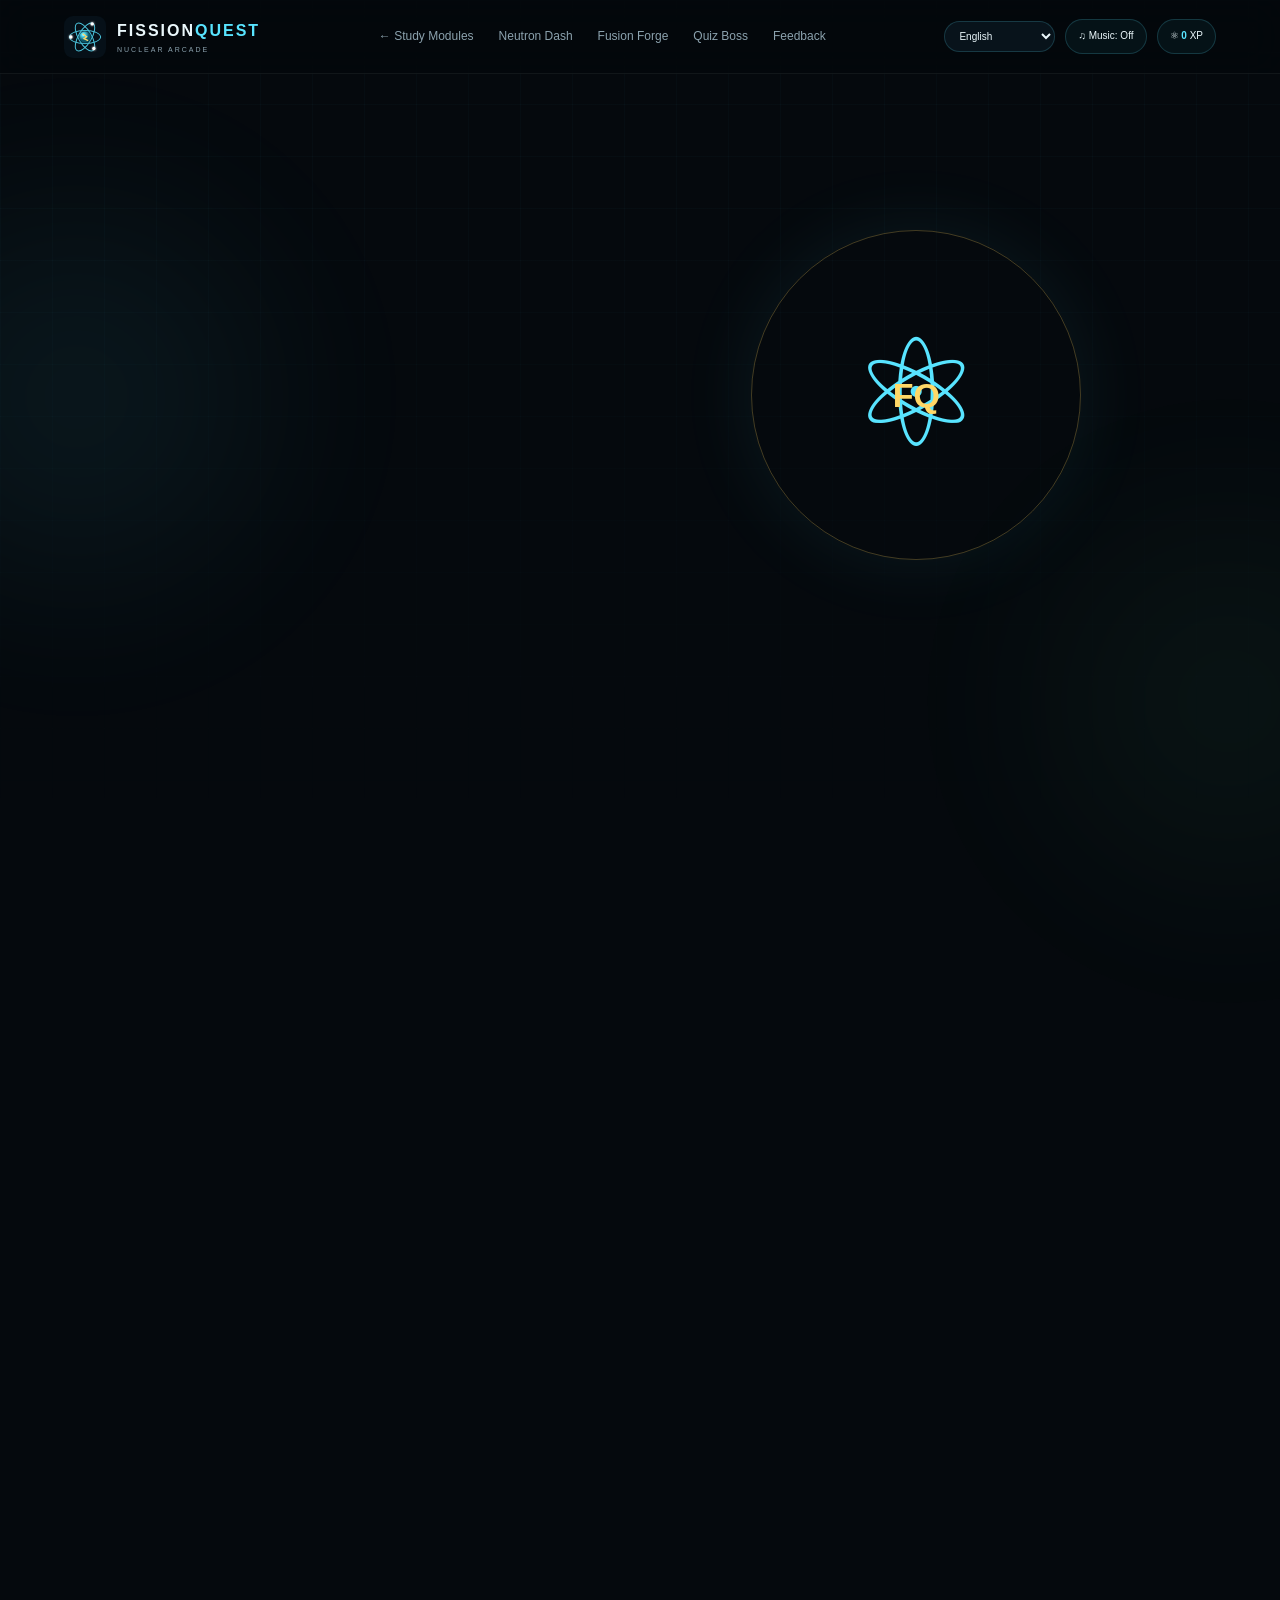
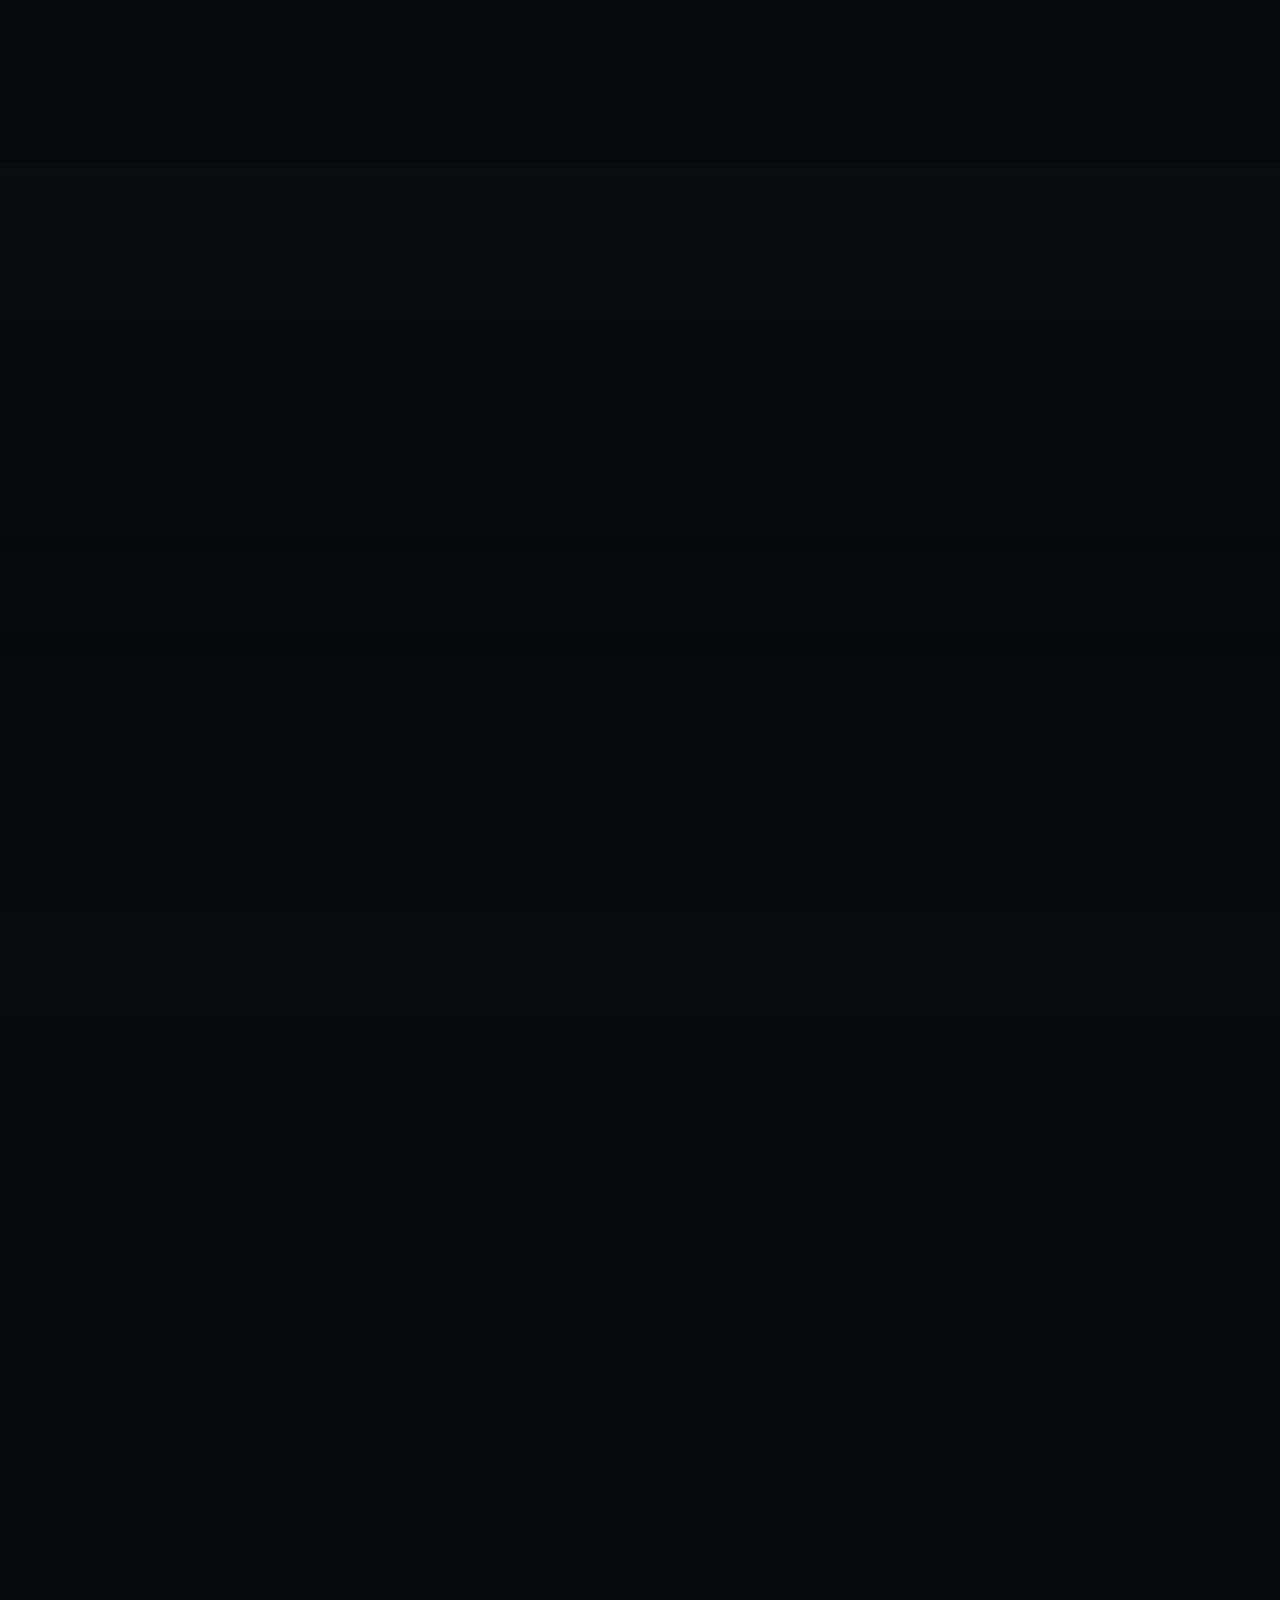
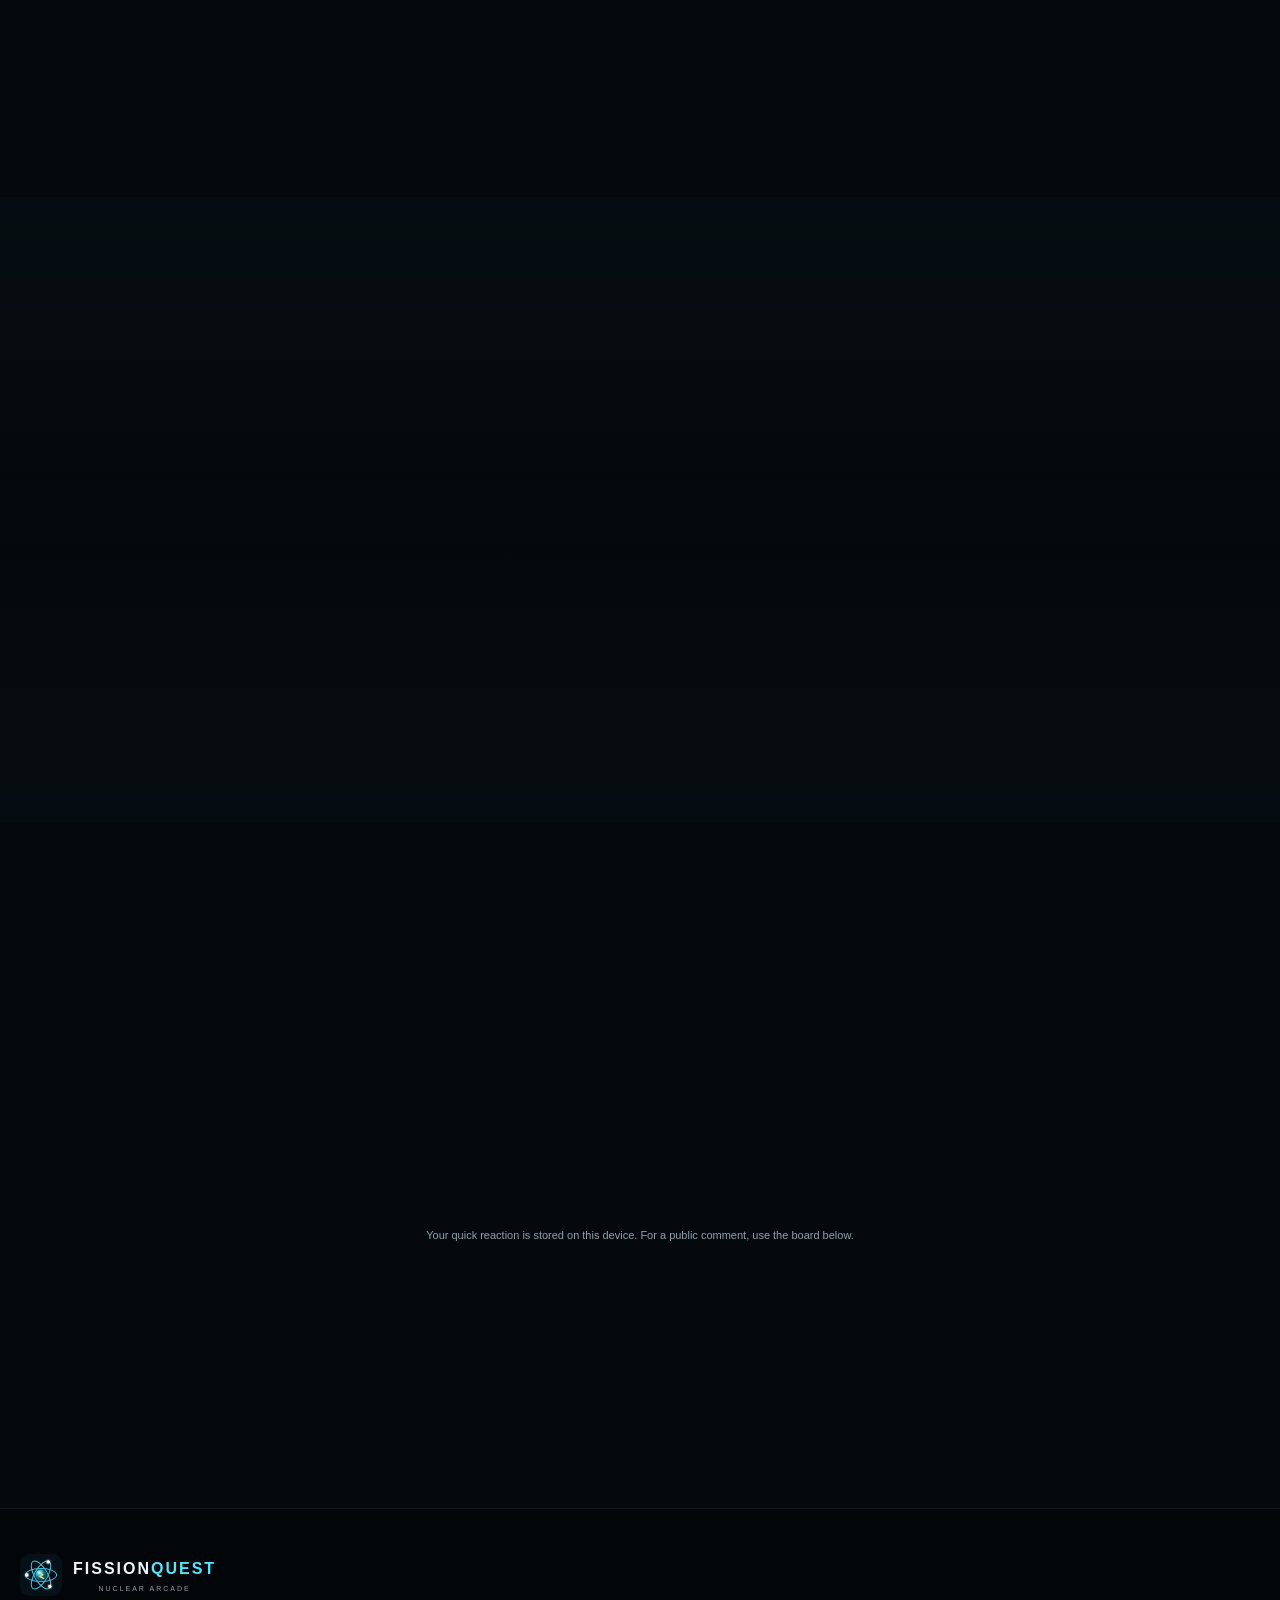
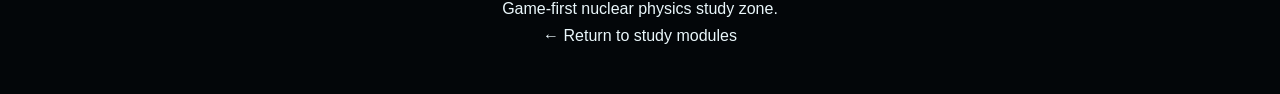
==== commit 3c7634cd: "Add files via upload" ====
--- a/games.html
+++ b/games.html
@@ -10,7 +10,7 @@
 <header class="topbar">
 <a class="brand" href="index.html"><img src="favicon.svg" alt=""><div><strong>FISSION<span>QUEST</span></strong><small>NUCLEAR ARCADE</small></div></a>
 <nav id="mainNav"><a href="index.html">← Study Modules</a><a href="#dash">Neutron Dash</a><a href="#fusion-zone">Fusion Forge</a><a href="#quiz">Quiz Boss</a><a href="#feedback">Feedback</a></nav>
-<div class="top-actions"><select id="langSelect"><option value="en">English</option><option value="zh">中文</option><option value="ms">Bahasa Melayu</option></select><div class="xp-pill">⚛ <b id="xpTop">0</b> XP</div><button id="menuBtn" class="menu-btn">☰</button></div>
+<div class="top-actions"><select id="langSelect"><option value="en">English</option><option value="zh">中文</option><option value="ms">Bahasa Melayu</option></select><button id="musicBtn" class="chip">♫ Music: Off</button><div class="xp-pill">⚛ <b id="xpTop">0</b> XP</div><button id="menuBtn" class="menu-btn">☰</button></div>
 </header>
 
 <main>
--- a/style.css
+++ b/style.css
@@ -8,8 +8,8 @@
 html{scroll-behavior:smooth}
 body{background:var(--bg);color:var(--text);font-family:Inter,Segoe UI,Arial,sans-serif;line-height:1.65;overflow-x:hidden}
 button,input{font:inherit} button{cursor:pointer} a{color:inherit;text-decoration:none}
-.star-field,.grid-bg{position:fixed;inset:0;z-index:-2;pointer-events:none}
-.grid-bg{z-index:-1;background-image:linear-gradient(rgba(88,228,255,.025) 1px,transparent 1px),linear-gradient(90deg,rgba(88,228,255,.025) 1px,transparent 1px);background-size:52px 52px;mask-image:linear-gradient(to bottom,#000 20%,transparent 95%)}
+#starField,.star-field,.grid-bg{position:fixed;inset:0;width:100vw;height:100vh;z-index:0;pointer-events:none}
+.grid-bg{z-index:0;background-image:linear-gradient(rgba(88,228,255,.025) 1px,transparent 1px),linear-gradient(90deg,rgba(88,228,255,.025) 1px,transparent 1px);background-size:52px 52px;mask-image:linear-gradient(to bottom,#000 20%,transparent 95%)}
 .boot-screen{position:fixed;inset:0;z-index:9999;background:#030608;display:flex;flex-direction:column;align-items:center;justify-content:center;transition:.55s}
 .boot-screen.hide{opacity:0;visibility:hidden}.boot-screen h1{font-size:20px;letter-spacing:7px;margin-top:20px}.boot-screen p{font-size:12px;color:var(--muted);letter-spacing:2px}
 .boot-mark{width:100px;height:100px;position:relative}.boot-mark span{position:absolute;inset:10px;border:1px solid rgba(88,228,255,.35);border-radius:50%;animation:spin 2s linear infinite}.boot-mark span:nth-child(2){transform:rotate(60deg) scaleY(.55);animation-duration:1.6s}.boot-mark span:nth-child(3){transform:rotate(-60deg) scaleY(.55);animation-duration:1.2s}.boot-mark span:after{content:"";width:7px;height:7px;background:var(--cyan);box-shadow:0 0 14px var(--cyan);border-radius:50%;position:absolute;left:50%;top:-4px}.boot-mark b{position:absolute;inset:0;display:grid;place-items:center;font-size:34px;color:var(--cyan)}
@@ -40,7 +40,7 @@
 .binding-card{max-width:1100px;margin:30px auto;display:grid;grid-template-columns:1fr 1fr;gap:20px;border:1px solid var(--border);background:rgba(11,23,32,.72);border-radius:16px;padding:28px}.binding-card h3{font-size:24px;margin:6px 0 10px}.binding-card p{color:var(--muted);font-size:14px}.binding-visual svg{width:100%;height:auto}.binding-visual line{stroke:rgba(255,255,255,.24);stroke-width:2}.binding-visual path{fill:none;stroke:var(--cyan);stroke-width:4}.binding-visual circle{fill:var(--yellow)}.binding-visual text{fill:var(--muted);font-size:12px}
 .criticality-grid{max-width:1100px;margin:auto;display:grid;grid-template-columns:repeat(3,1fr);gap:12px}.criticality-grid article{border:1px solid var(--border);padding:24px;border-radius:14px;background:rgba(11,23,32,.7)}.criticality-grid article.critical{border-color:rgba(111,255,176,.4);box-shadow:inset 0 0 30px rgba(111,255,176,.03)}.criticality-grid b{color:var(--cyan)}.criticality-grid h3{margin-top:7px}.criticality-grid p{font-size:13px;color:var(--muted)}
 .energy-chain{max-width:1050px;margin:0 auto 40px;display:flex;align-items:center;justify-content:center;gap:16px;flex-wrap:wrap}.energy-chain div{min-width:120px;padding:18px;border:1px solid var(--border);background:rgba(11,23,32,.75);border-radius:14px;text-align:center;font-size:27px}.energy-chain b{display:block;font-size:11px;margin-top:4px}.energy-chain i{font-style:normal;color:var(--cyan);font-size:22px}
-.reactor-explorer{max-width:1150px;margin:auto;display:grid;grid-template-columns:1fr 1fr;gap:45px;align-items:center}.reactor-diagram{text-align:center}.containment-shell{width:340px;height:430px;margin:auto;border:2px solid rgba(88,228,255,.38);border-radius:50% 50% 22% 22%;padding:35px;background:linear-gradient(90deg,rgba(255,255,255,.02),rgba(88,228,255,.05),rgba(255,255,255,.02));box-shadow:0 0 45px rgba(88,228,255,.06)}.pressure-vessel{height:100%;position:relative;border:1px solid rgba(88,228,255,.28);border-radius:40% 40% 20% 20%;overflow:hidden;background:#0b1d28}.water-zone{position:absolute;inset:30% 0 0;background:linear-gradient(rgba(88,228,255,.07),rgba(88,228,255,.18))}.fuel-bank{position:absolute;left:23%;right:23%;bottom:12%;height:48%;display:grid;grid-template-columns:repeat(3,1fr);gap:8px}.fuel-bank i{background:linear-gradient(#ffc069,#a85520);border-radius:8px;box-shadow:0 0 10px rgba(255,159,80,.25)}.control-bank{position:absolute;left:27%;right:27%;top:0;height:55%;display:grid;grid-template-columns:repeat(4,1fr);gap:8px;z-index:2}.control-bank i{background:linear-gradient(#a9bbc4,#39464c);border-radius:0 0 7px 7px}.core-glow{position:absolute;left:50%;bottom:26%;width:180px;height:70px;transform:translateX(-50%);background:radial-gradient(ellipse,rgba(255,99,99,.18),transparent 65%);filter:blur(10px)}.reactor-diagram small{font-size:8px;color:var(--muted);letter-spacing:2px}
+.reactor-explorer{max-width:1150px;margin:auto;display:grid;grid-template-columns:1fr 1fr;gap:45px;align-items:center}.reactor-diagram{text-align:center}.containment-shell{width:340px;height:430px;margin:auto;border:2px solid rgba(88,228,255,.38);border-radius:50% 50% 22% 22%;padding:35px;background:linear-gradient(90deg,rgba(255,255,255,.02),rgba(88,228,255,.05),rgba(255,255,255,.02));box-shadow:0 0 45px rgba(88,228,255,.06)}.pressure-vessel,.vessel{height:100%;position:relative;border:1px solid rgba(88,228,255,.28);border-radius:40% 40% 20% 20%;overflow:hidden;background:#0b1d28}.water-zone{position:absolute;inset:30% 0 0;background:linear-gradient(rgba(88,228,255,.07),rgba(88,228,255,.18))}.fuel-bank{position:absolute;left:23%;right:23%;bottom:12%;height:48%;display:grid;grid-template-columns:repeat(3,1fr);gap:8px}.fuel-bank i{background:linear-gradient(#ffc069,#a85520);border-radius:8px;box-shadow:0 0 10px rgba(255,159,80,.25)}.control-bank{position:absolute;left:27%;right:27%;top:0;height:55%;display:grid;grid-template-columns:repeat(4,1fr);gap:8px;z-index:2}.control-bank i{background:linear-gradient(#a9bbc4,#39464c);border-radius:0 0 7px 7px}.core-glow{position:absolute;left:50%;bottom:26%;width:180px;height:70px;transform:translateX(-50%);background:radial-gradient(ellipse,rgba(255,99,99,.18),transparent 65%);filter:blur(10px)}.reactor-diagram small{font-size:8px;color:var(--muted);letter-spacing:2px}
 .component-tabs{display:flex;flex-direction:column;gap:9px}.component-tabs>button{border:1px solid var(--border);background:rgba(11,23,32,.72);color:var(--text);border-radius:10px;padding:14px;text-align:left;transition:.2s}.component-tabs>button:hover{transform:translateX(5px);border-color:var(--cyan)}.component-info{border:1px solid var(--border);background:rgba(88,228,255,.03);padding:23px;border-radius:14px;margin-top:8px}.component-info h3{font-size:22px;margin:4px 0 7px}.component-info p{font-size:13px;color:var(--muted)}
 .pwr-bwr{max-width:1100px;margin:45px auto 0;display:grid;grid-template-columns:1fr 1fr;gap:15px}.pwr-bwr article{border:1px solid var(--border);padding:27px;border-radius:15px;background:rgba(11,23,32,.7)}.pwr-bwr span{color:var(--cyan);font-weight:900}.pwr-bwr h3{margin-top:6px}.pwr-bwr p{color:var(--muted);font-size:13px;margin-top:9px}
 .case-grid{display:grid;grid-template-columns:1fr 1fr;gap:18px;max-width:1200px;margin:auto}.case-card{border:1px solid rgba(255,99,99,.18);background:rgba(14,20,26,.86);border-radius:18px;padding:27px}.case-card header{display:flex;justify-content:space-between;font-size:9px;color:var(--red);letter-spacing:1px}.case-card header b{color:#fff}.case-visual{height:210px;margin:20px 0;border:1px solid rgba(255,255,255,.06);border-radius:13px;display:grid;place-items:center;position:relative;overflow:hidden;background:radial-gradient(circle,rgba(255,99,99,.08),transparent 55%)}.rbmk-core{width:180px;height:160px;border:1px solid rgba(255,255,255,.18);position:relative;display:flex;gap:10px;align-items:end;justify-content:center;padding:15px}.rbmk-core span{position:absolute;top:15px;color:var(--yellow);font-size:11px}.rbmk-core i{width:23px;height:95px;background:linear-gradient(#ff8d59,#6a2718);animation:heatPulse 1.5s infinite alternate}.fukushima .plant{font-size:70px}.fukushima .wave{position:absolute;left:30px;bottom:20px;font-size:56px}.fukushima .power-off{position:absolute;right:25px;top:25px;font-size:28px;color:var(--red)}.case-card h3{font-size:21px}.case-card>p{font-size:13px;color:var(--muted);margin-top:10px}.feedback-loop{margin:17px 0;padding:12px;border:1px solid rgba(255,215,102,.16);background:rgba(255,215,102,.04);border-radius:10px;display:flex;align-items:center;justify-content:center;gap:8px;flex-wrap:wrap;font-size:10px}.feedback-loop i{font-style:normal;color:var(--yellow)}.case-lesson strong{color:var(--yellow)}
@@ -83,3 +83,352 @@
 .feedback-cards{display:grid;grid-template-columns:repeat(4,1fr);gap:12px;max-width:900px;margin:auto}.reaction{border:1px solid var(--border);background:rgba(11,23,32,.75);color:#fff;padding:18px;border-radius:12px;font-size:23px}.reaction b{display:block;font-size:11px;margin-top:6px}.reaction-summary{max-width:900px;margin:14px auto 30px;text-align:center;color:var(--muted);font-size:11px}.comment-board{max-width:950px;margin:auto;border:1px solid var(--border);background:rgba(11,23,32,.72);padding:25px;border-radius:16px}.comment-board p{color:var(--muted);font-size:12px;margin:8px 0 18px}
 @media(max-width:800px){#langSelect{max-width:95px}.study-grid,.equation-panel,.fusion-bridge,.arcade-hero,.fusion-game{grid-template-columns:1fr}.arcade-logo{width:240px;height:240px;font-size:105px;margin:auto}.sort-zones,.feedback-cards{grid-template-columns:1fr 1fr}.boss-header{grid-template-columns:55px 1fr}.boss-header>.scorebox{grid-column:2}.fusion-core{height:310px}}
 @media(max-width:520px){.top-actions #langSelect{display:block}.sort-zones,.feedback-cards{grid-template-columns:1fr}.inline-choices{flex-direction:column}.arcade-hero h1{font-size:48px}.fusion-bridge{grid-template-columns:1fr}.fusion-sun{font-size:55px}}
+
+
+/* V4 reactor positioning fix */
+.reactor-diagram .vessel{
+  width:100%;
+  height:100%;
+  position:relative;
+  overflow:hidden;
+}
+.reactor-diagram .control-bank,
+.reactor-diagram .fuel-bank,
+.reactor-diagram .water-zone{
+  position:absolute;
+}
+
+
+/* ===== V4.1 VISUAL / HERO FIX ===== */
+html{
+  background:#05090d;
+}
+
+body{
+  background:transparent !important;
+  position:relative;
+  min-height:100vh;
+}
+
+/* Animated background lives behind the content, but above the page background. */
+#starField,
+.grid-bg{
+  position:fixed !important;
+  inset:0 !important;
+  width:100vw !important;
+  height:100vh !important;
+  pointer-events:none !important;
+  z-index:0 !important;
+}
+
+main,
+footer{
+  position:relative;
+  z-index:1;
+}
+
+/* Extra slow-moving ambient glows so the background never feels static. */
+body::before,
+body::after{
+  content:"";
+  position:fixed;
+  width:48vw;
+  height:48vw;
+  border-radius:50%;
+  pointer-events:none;
+  z-index:0;
+  filter:blur(70px);
+  opacity:.10;
+}
+
+body::before{
+  left:-18vw;
+  top:10vh;
+  background:radial-gradient(circle,rgba(88,228,255,.8),transparent 68%);
+  animation:ambientDriftA 18s ease-in-out infinite alternate;
+}
+
+body::after{
+  right:-20vw;
+  bottom:-12vh;
+  background:radial-gradient(circle,rgba(111,255,176,.55),transparent 68%);
+  animation:ambientDriftB 22s ease-in-out infinite alternate;
+}
+
+/* Prevent the first screen from appearing empty while JS is initializing. */
+.hero{
+  min-height:92vh !important;
+}
+
+.hero .reveal{
+  opacity:1 !important;
+  transform:none !important;
+}
+
+/* Restored animated atomic model. */
+.hero-reactor{
+  overflow:visible;
+}
+
+.hero-reactor .atom-orbit{
+  width:390px;
+  height:390px;
+  position:absolute;
+  border:1px solid rgba(88,228,255,.25);
+  border-radius:50%;
+  box-shadow:0 0 28px rgba(88,228,255,.035);
+}
+
+.hero-reactor .atom-orbit.o1{
+  animation:orbitOne 14s linear infinite;
+}
+
+.hero-reactor .atom-orbit.o2{
+  animation:orbitTwo 11s linear infinite;
+}
+
+.hero-reactor .atom-orbit.o3{
+  animation:orbitThree 9s linear infinite;
+}
+
+.hero-reactor .atom-orbit i{
+  width:11px;
+  height:11px;
+  border-radius:50%;
+  background:#fff;
+  box-shadow:0 0 10px #fff,0 0 24px var(--cyan),0 0 45px rgba(88,228,255,.55);
+  position:absolute;
+  left:50%;
+  top:-6px;
+  transform:translateX(-50%);
+}
+
+.hero-reactor .scan-ring{
+  position:absolute;
+  width:235px;
+  height:235px;
+  border-radius:50%;
+  border:1px dashed rgba(111,255,176,.25);
+  box-shadow:0 0 35px rgba(111,255,176,.035);
+  animation:scanRotate 7s linear infinite;
+}
+
+.hero-nucleus{
+  animation:nucleusFloat 3.2s ease-in-out infinite !important;
+}
+
+@keyframes orbitOne{
+  from{transform:rotate(0deg)}
+  to{transform:rotate(360deg)}
+}
+
+@keyframes orbitTwo{
+  from{transform:rotate(60deg) scaleY(.55)}
+  to{transform:rotate(420deg) scaleY(.55)}
+}
+
+@keyframes orbitThree{
+  from{transform:rotate(-60deg) scaleY(.55)}
+  to{transform:rotate(300deg) scaleY(.55)}
+}
+
+@keyframes scanRotate{
+  from{transform:rotate(0deg) scale(.96)}
+  50%{transform:rotate(180deg) scale(1.04)}
+  to{transform:rotate(360deg) scale(.96)}
+}
+
+@keyframes nucleusFloat{
+  0%,100%{transform:translateY(0) scale(1)}
+  50%{transform:translateY(-8px) scale(1.045)}
+}
+
+@keyframes ambientDriftA{
+  from{transform:translate3d(0,0,0) scale(1)}
+  to{transform:translate3d(14vw,12vh,0) scale(1.18)}
+}
+
+@keyframes ambientDriftB{
+  from{transform:translate3d(0,0,0) scale(1)}
+  to{transform:translate3d(-15vw,-10vh,0) scale(1.12)}
+}
+
+/* Keep the atom comfortably sized on smaller devices. */
+@media(max-width:800px){
+  .hero-reactor .atom-orbit{
+    width:300px;
+    height:300px;
+  }
+  .hero{
+    min-height:auto !important;
+  }
+}
+
+@media(max-width:520px){
+  .hero-reactor .atom-orbit{
+    width:245px;
+    height:245px;
+  }
+  .hero-reactor .scan-ring{
+    width:180px;
+    height:180px;
+  }
+}
+
+
+/* ===== V4.2 FISSION LAB FIX =====
+   Current HTML uses .outn/.fa/.fb/.burst.
+   These rules intentionally match those exact classes.
+*/
+.fission-stage .outn{
+  width:28px;
+  height:28px;
+  border-radius:50%;
+  display:grid;
+  place-items:center;
+  background:radial-gradient(circle at 30% 30%,#fff,#8da4b0 35%,#33434b);
+  color:white;
+  font-size:11px;
+  font-weight:800;
+  box-shadow:0 0 15px var(--cyan);
+  position:absolute;
+  left:50%;
+  top:50%;
+  transform:translate(-50%,-50%);
+  opacity:0;
+  z-index:4;
+}
+
+.fission-stage .frag{
+  position:absolute;
+  left:50%;
+  top:50%;
+  transform:translate(-50%,-50%);
+  width:68px;
+  height:68px;
+  border-radius:50%;
+  display:grid;
+  place-items:center;
+  background:radial-gradient(circle,#ffd066,#b35e20);
+  font-weight:900;
+  opacity:0;
+  z-index:4;
+  box-shadow:0 0 22px rgba(255,159,80,.28);
+}
+
+.fission-stage .burst{
+  position:absolute;
+  left:50%;
+  top:50%;
+  width:20px;
+  height:20px;
+  border-radius:50%;
+  transform:translate(-50%,-50%);
+  background:var(--yellow);
+  box-shadow:0 0 30px var(--yellow);
+  opacity:0;
+  z-index:3;
+}
+
+.fission-stage.run .fa{animation:fragA 1.30s .70s ease-out forwards}
+.fission-stage.run .fb{animation:fragB 1.30s .70s ease-out forwards}
+.fission-stage.run .n1{animation:n1 1.30s .70s ease-out forwards}
+.fission-stage.run .n2{animation:n2 1.30s .70s ease-out forwards}
+.fission-stage.run .n3{animation:n3 1.30s .70s ease-out forwards}
+.fission-stage.run .burst{animation:burst .82s .54s ease-out forwards}
+
+/* Ensure reset state is restored after every run. */
+.fission-stage:not(.run) .frag,
+.fission-stage:not(.run) .outn,
+.fission-stage:not(.run) .burst{
+  animation:none !important;
+  opacity:0;
+}
+
+/* ---------------------------
+   V4.2 TUTOR / CHAT FIX
+--------------------------- */
+.tutor-wrap > aside{
+  padding:24px;
+  border-right:1px solid rgba(255,255,255,.06);
+  background:linear-gradient(180deg,rgba(88,228,255,.025),rgba(255,255,255,.01));
+}
+
+.tutor-wrap > aside h3{
+  margin-top:13px;
+  margin-bottom:4px;
+}
+
+.tutor-wrap > aside .suggestion{
+  display:block;
+  width:100%;
+  margin-top:8px;
+}
+
+#chatForm{
+  display:flex;
+  gap:9px;
+  padding:14px;
+  border-top:1px solid rgba(255,255,255,.06);
+  background:rgba(3,9,13,.48);
+}
+
+#chatInput{
+  flex:1;
+  min-width:0;
+  border:1px solid var(--border);
+  background:#071219;
+  color:var(--text);
+  border-radius:10px;
+  padding:12px 14px;
+  outline:none;
+}
+
+#chatInput:focus{
+  border-color:var(--cyan);
+  box-shadow:0 0 0 3px rgba(88,228,255,.06);
+}
+
+#chatForm .btn{
+  flex:0 0 auto;
+}
+
+.chat-log{
+  min-height:350px;
+  max-height:520px;
+  overflow-y:auto;
+  scroll-behavior:smooth;
+}
+
+.msg{
+  overflow-wrap:anywhere;
+}
+
+.msg.typing p::after{
+  content:"";
+  display:inline-block;
+  width:20px;
+  height:6px;
+  margin-left:6px;
+  background:
+    radial-gradient(circle,#58e4ff 2px,transparent 3px) 0 50%/7px 7px repeat-x;
+  animation:typingPulse .8s linear infinite;
+}
+
+@keyframes typingPulse{
+  0%{opacity:.25;transform:translateY(0)}
+  50%{opacity:1;transform:translateY(-1px)}
+  100%{opacity:.25;transform:translateY(0)}
+}
+
+@media(max-width:800px){
+  .tutor-wrap > aside{
+    border-right:0;
+    border-bottom:1px solid rgba(255,255,255,.06);
+  }
+}
+
+@media(max-width:520px){
+  #chatForm{flex-direction:column}
+  #chatForm .btn{width:100%}
+}
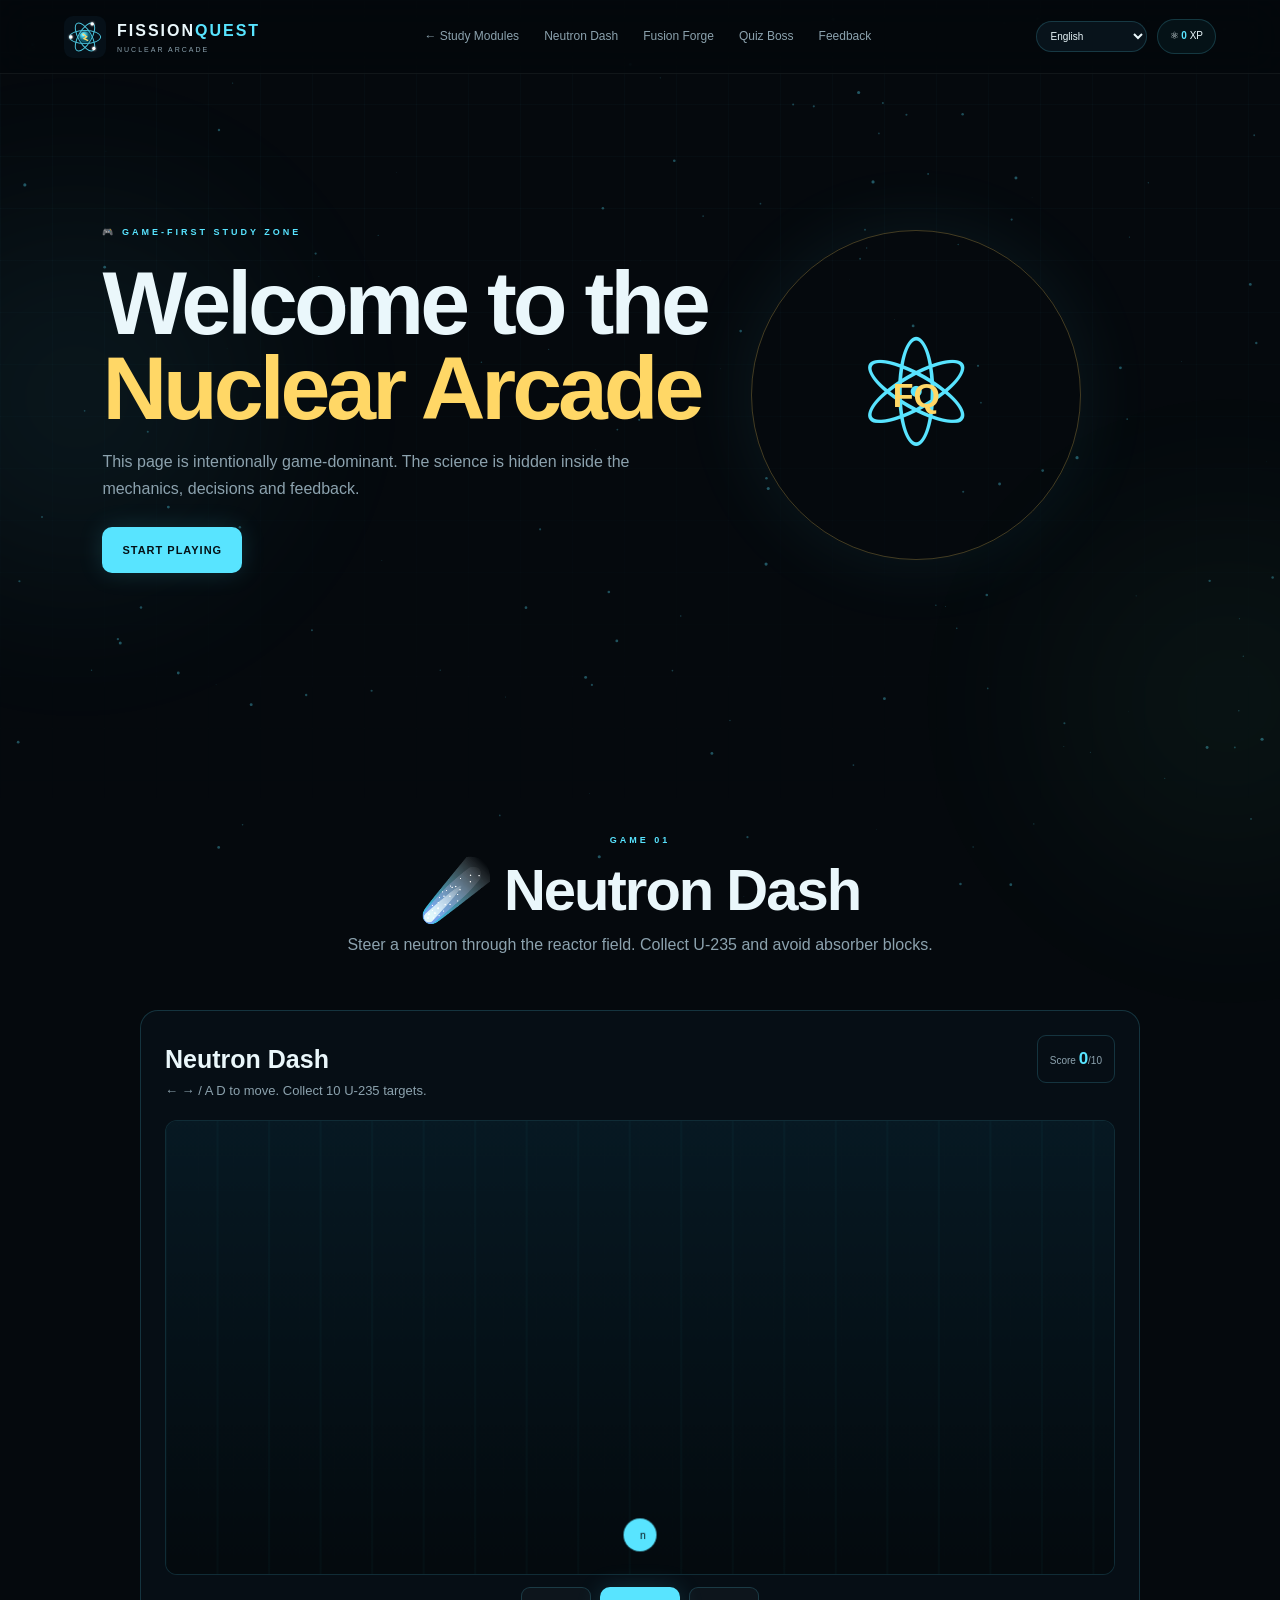
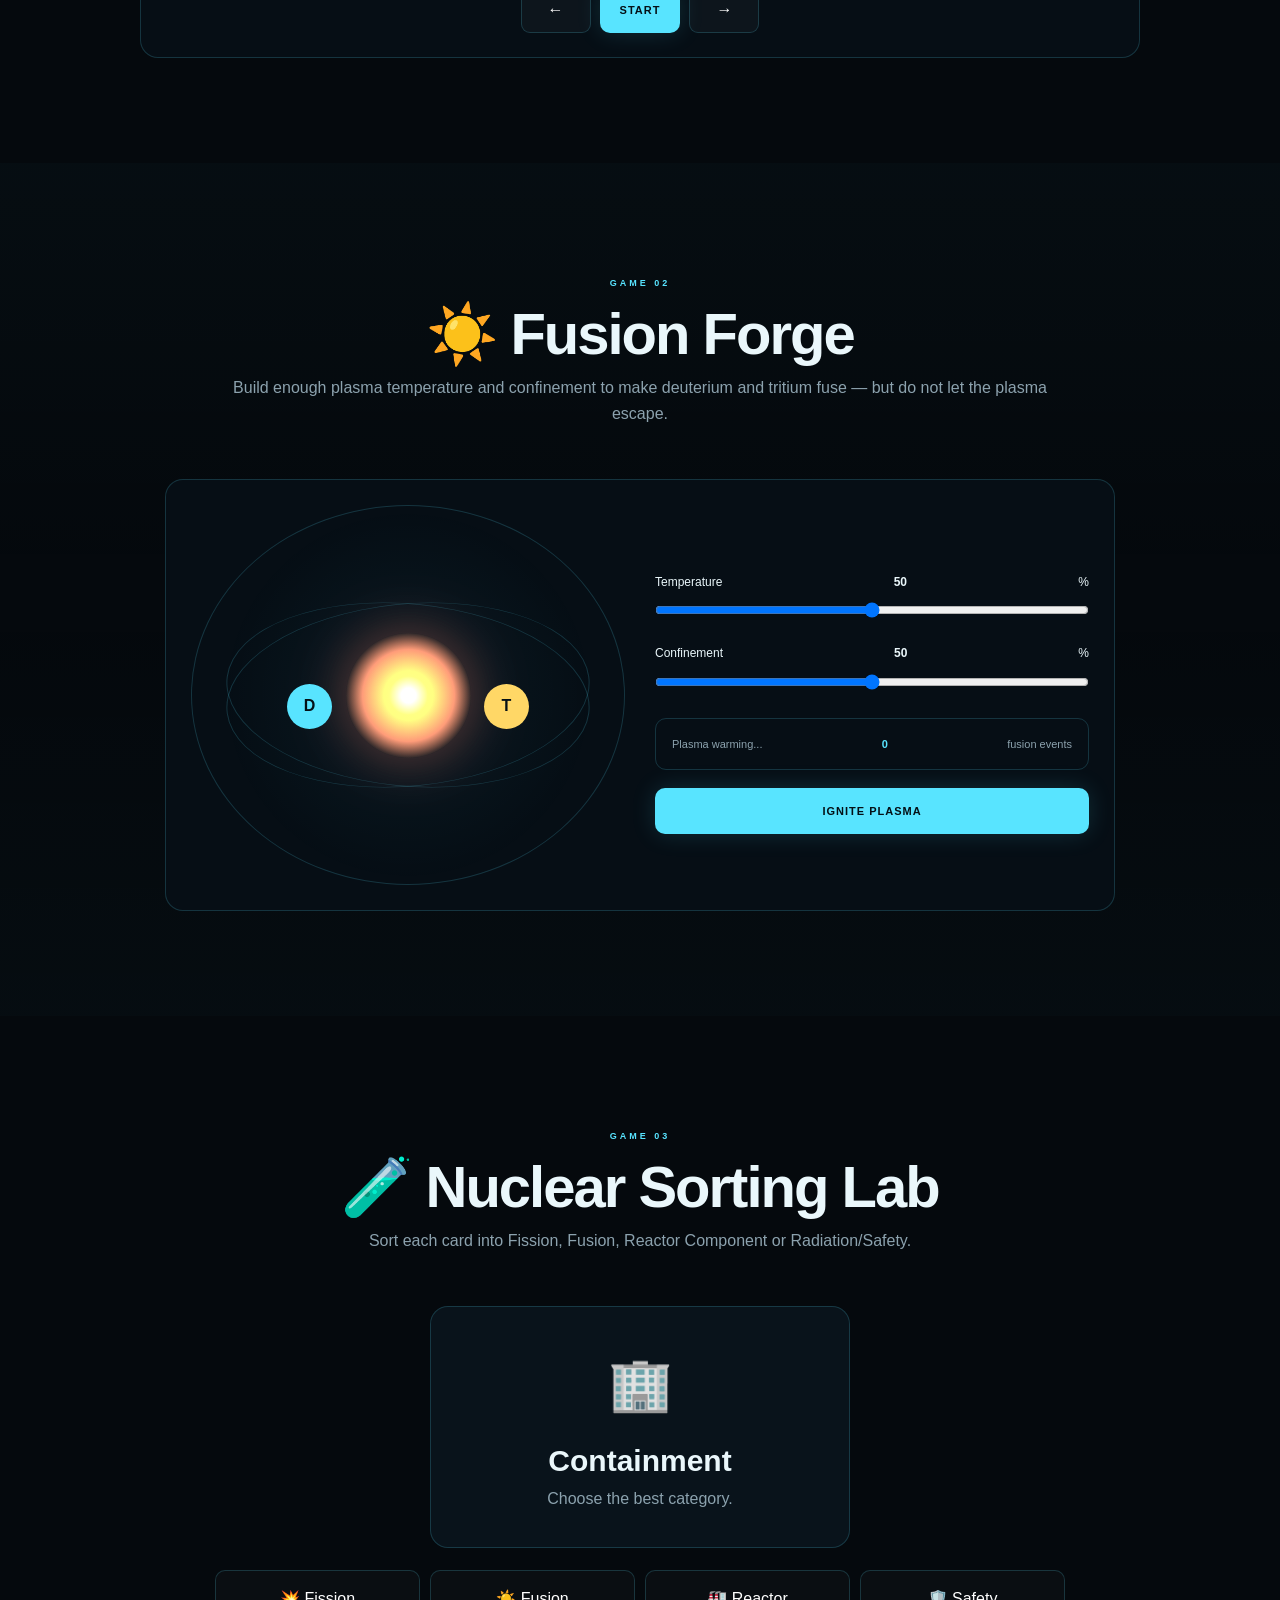
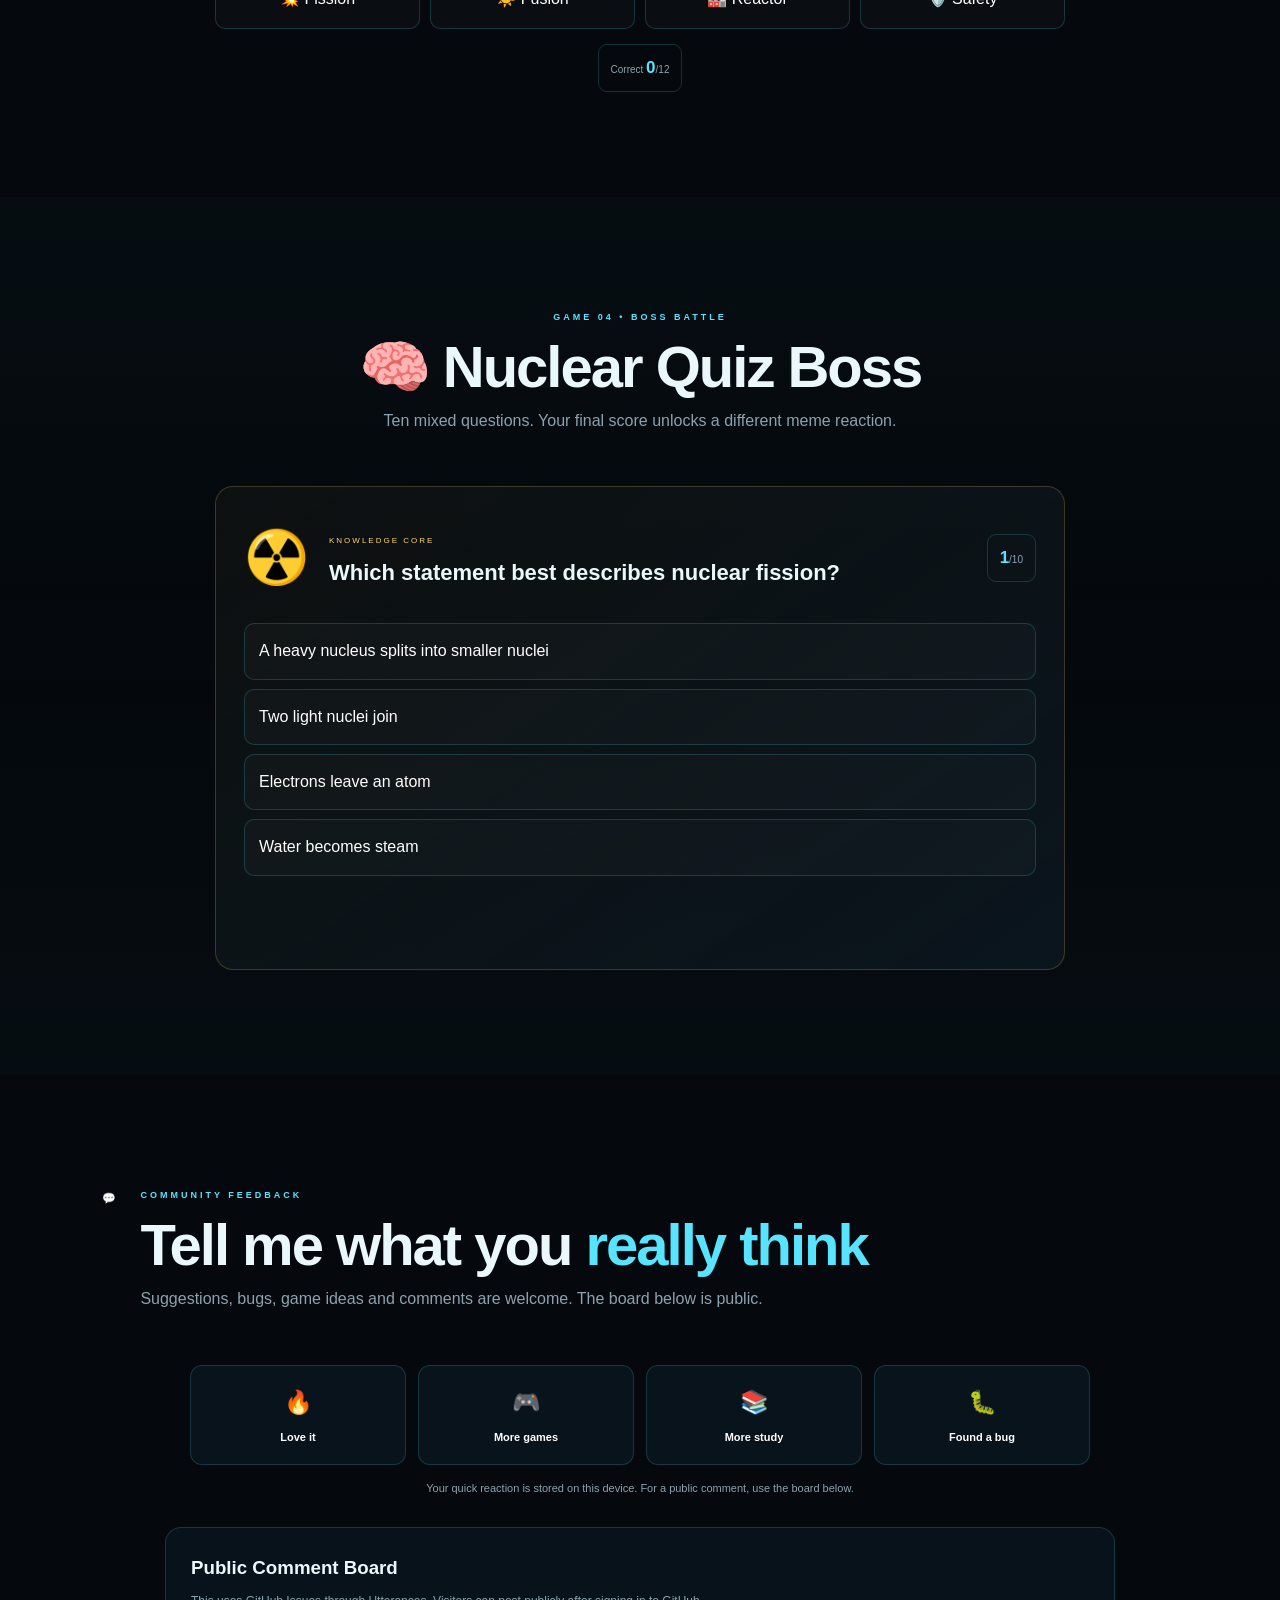
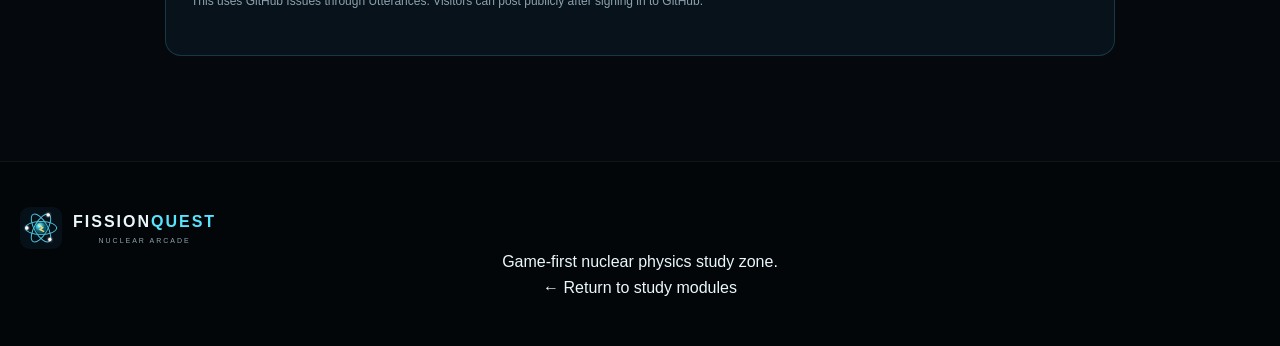
==== commit 9e0fdce7: "Add files via upload" ====
--- a/games.html
+++ b/games.html
@@ -10,7 +10,7 @@
 <header class="topbar">
 <a class="brand" href="index.html"><img src="favicon.svg" alt=""><div><strong>FISSION<span>QUEST</span></strong><small>NUCLEAR ARCADE</small></div></a>
 <nav id="mainNav"><a href="index.html">← Study Modules</a><a href="#dash">Neutron Dash</a><a href="#fusion-zone">Fusion Forge</a><a href="#quiz">Quiz Boss</a><a href="#feedback">Feedback</a></nav>
-<div class="top-actions"><select id="langSelect"><option value="en">English</option><option value="zh">中文</option><option value="ms">Bahasa Melayu</option></select><button id="musicBtn" class="chip">♫ Music: Off</button><div class="xp-pill">⚛ <b id="xpTop">0</b> XP</div><button id="menuBtn" class="menu-btn">☰</button></div>
+<div class="top-actions"><select id="langSelect"><option value="en">English</option><option value="zh">中文</option><option value="ms">Bahasa Melayu</option></select><div class="xp-pill">⚛ <b id="xpTop">0</b> XP</div><button id="menuBtn" class="menu-btn">☰</button></div>
 </header>
 
 <main>
